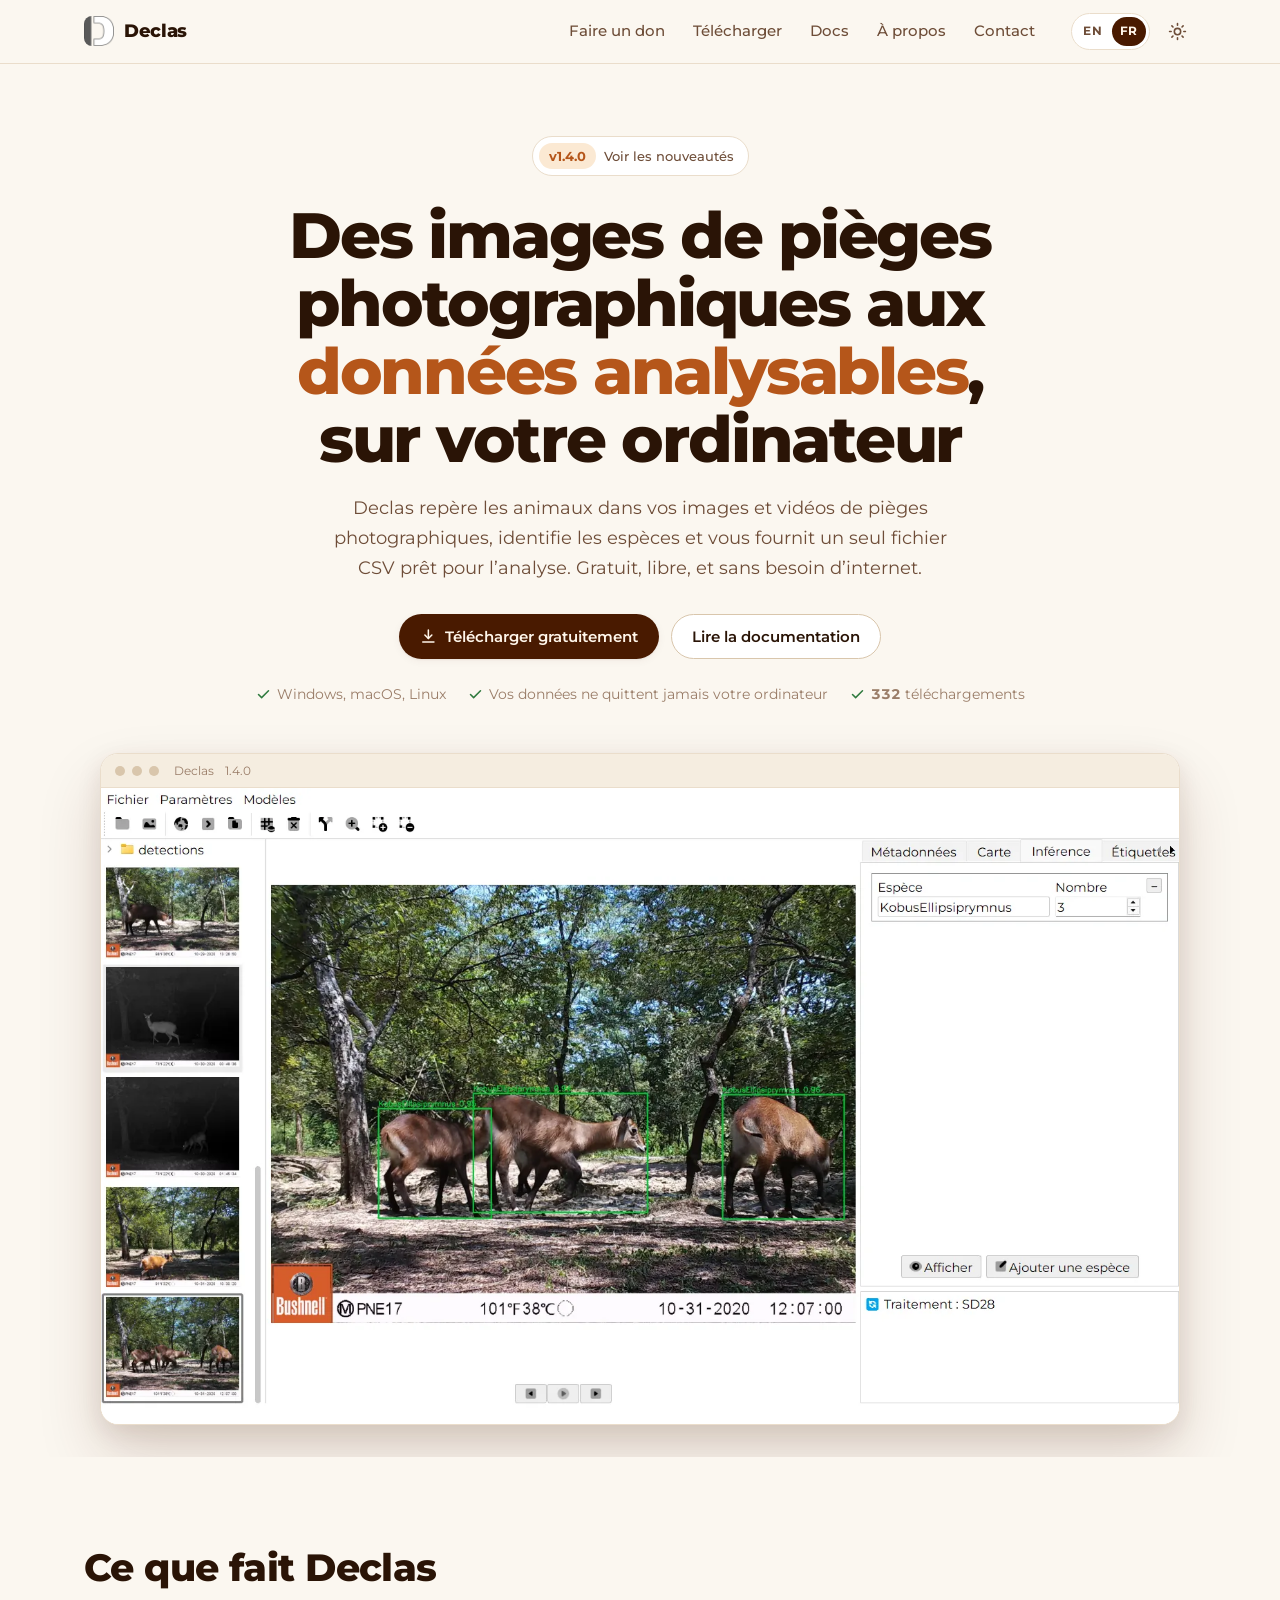
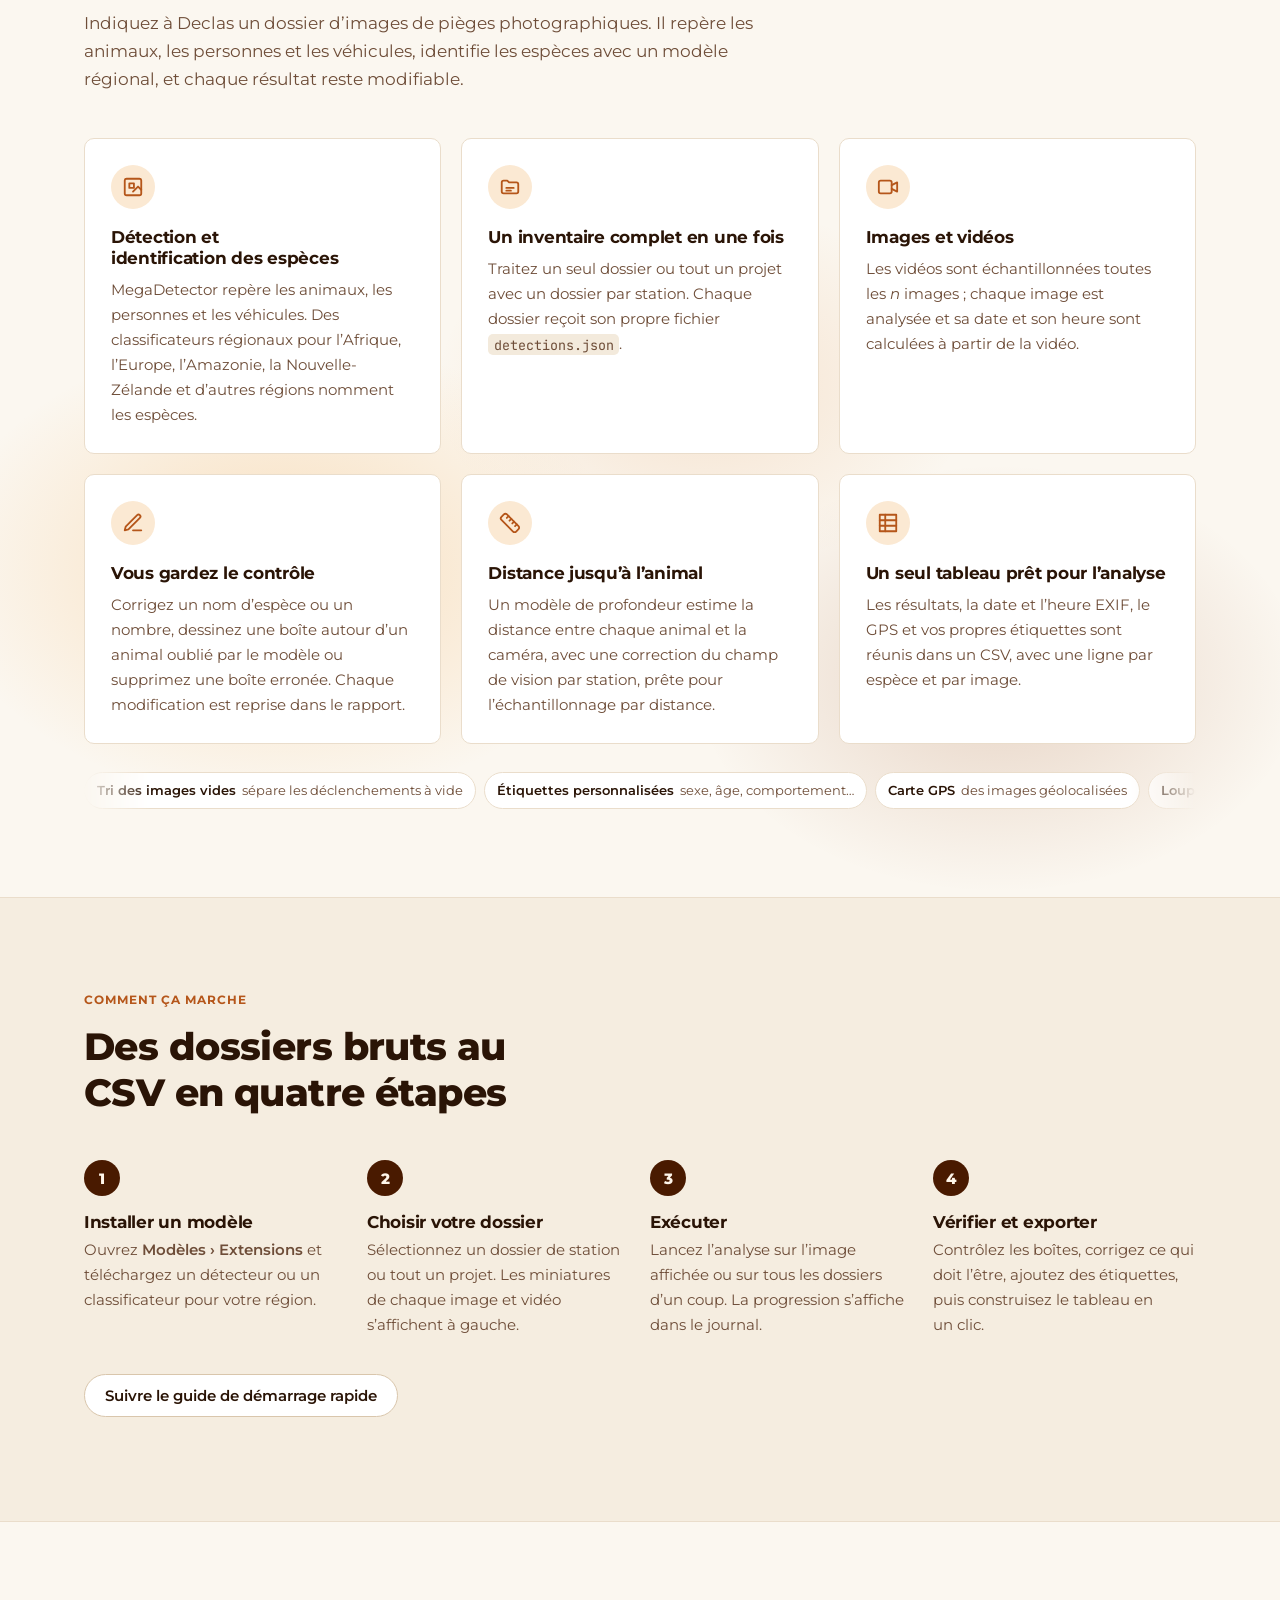
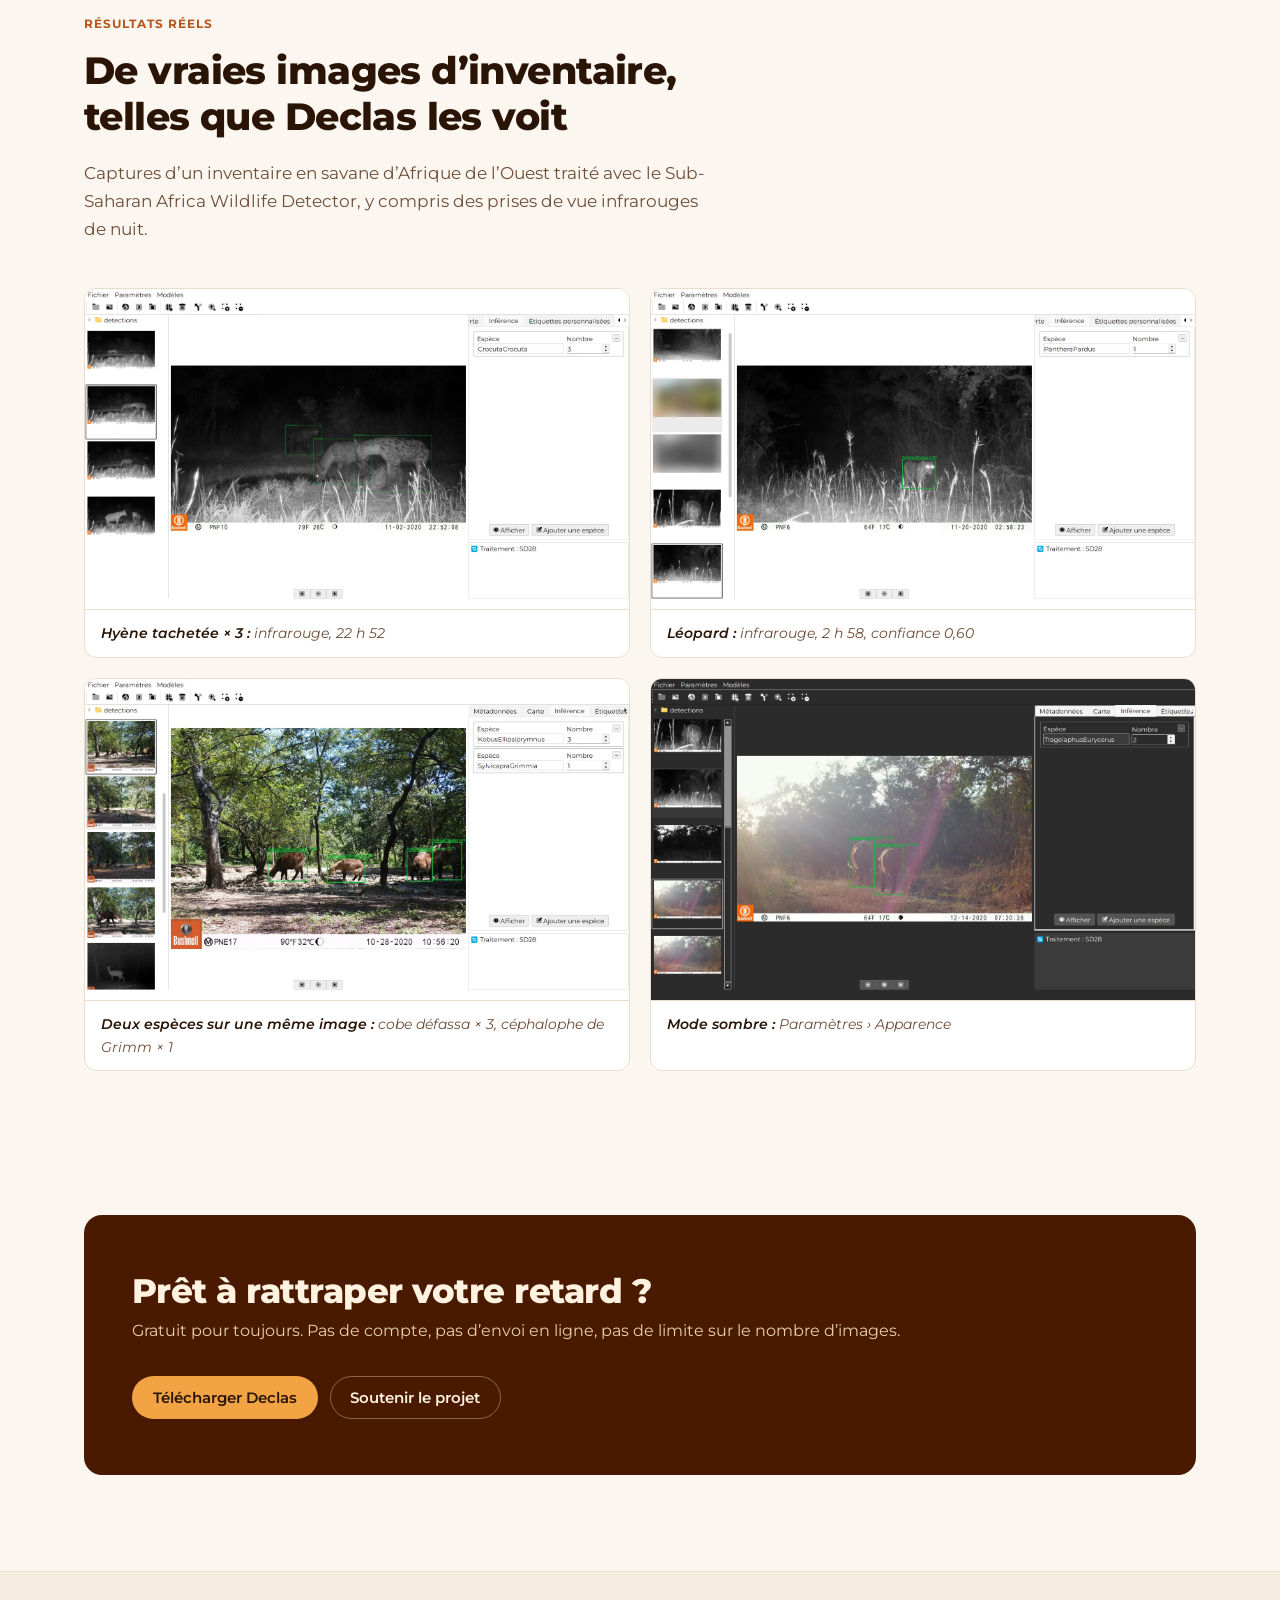
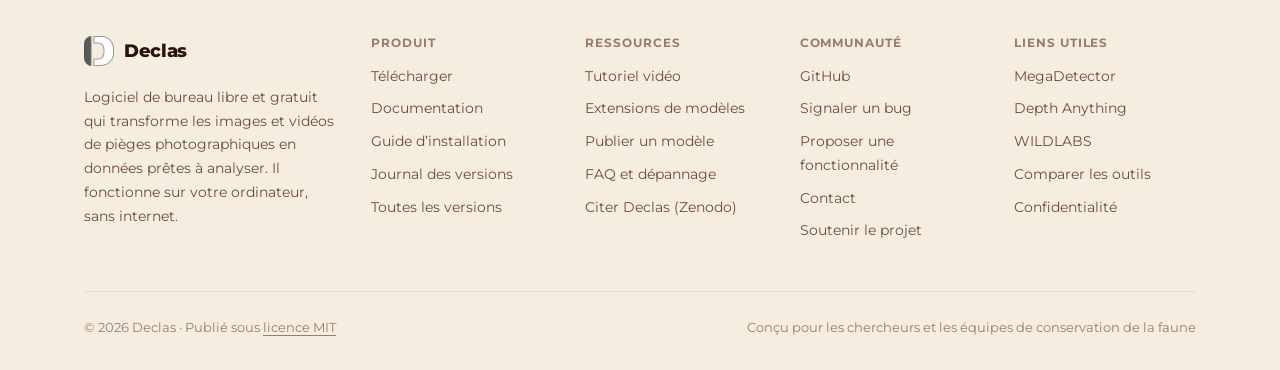
==== docs/fr/index.html @ 832cd86f "declas website" ====
<!DOCTYPE html>
<html lang="fr" class="no-js" data-base="../">
<head>
  <meta charset="UTF-8">
  <meta name="viewport" content="width=device-width, initial-scale=1, viewport-fit=cover">
  <title>Declas · L’IA pour les images et vidéos de pièges photographiques</title>
  <meta name="description" content="Declas est un logiciel de bureau libre et gratuit qui détecte et identifie la faune dans les images et vidéos de pièges photographiques, entièrement sur votre ordinateur. Windows, macOS et Linux.">
  <meta name="theme-color" content="#FBF7F0">
  <meta property="og:title" content="Declas · L’IA pour les images et vidéos de pièges photographiques">
  <meta property="og:description" content="Declas est un logiciel de bureau libre et gratuit qui détecte et identifie la faune dans les images et vidéos de pièges photographiques, entièrement sur votre ordinateur. Windows, macOS et Linux.">
  <meta property="og:type" content="website">
  <meta property="og:image" content="../assets/img/screens/view-annotated.webp">
  <link rel="alternate" hreflang="en" href="../index.html">
  <link rel="alternate" hreflang="fr" href="index.html">
  <link rel="icon" type="image/png" href="../assets/img/logo.png">
  <link rel="preconnect" href="https://fonts.googleapis.com">
  <link rel="preconnect" href="https://fonts.gstatic.com" crossorigin>
  <link href="https://fonts.googleapis.com/css2?family=Montserrat:wght@400;500;600;700;800&family=JetBrains+Mono:wght@400;500&display=swap" rel="stylesheet">
  <script>try{var t=localStorage.getItem('declas-theme');if(t)document.documentElement.setAttribute('data-theme',t)}catch(e){}</script>
  <link rel="stylesheet" href="../assets/css/site.css">
</head>
<body>
  <a class="skip-link" href="#main">Aller au contenu</a>
  <header class="site-header">
    <div class="container">
      <a class="brand" href="index.html"><img src="../assets/img/logo.png" alt="" width="30" height="30">Declas</a>
      <nav class="nav" aria-label="Navigation principale">
        <a href="donate.html">Faire un don</a>
        <button type="button" class="nav-link" data-open-download>Télécharger</button>
        <a href="docs.html">Docs</a>
        <a href="about.html">À propos</a>
        <a href="contact.html">Contact</a>
      </nav>
      <div class="header-tools">
        <div class="lang-switch" role="group" aria-label="Langue"><a href="../index.html" lang="en" hreflang="en" data-lang="en">EN</a><a href="index.html" lang="fr" hreflang="fr" data-lang="fr" aria-current="true">FR</a></div>
        <button class="icon-btn theme-toggle" type="button" aria-label="Activer ou désactiver le mode sombre">
          <svg class="icon-sun" viewBox="0 0 24 24" fill="none" stroke="currentColor" stroke-width="2" stroke-linecap="round"><circle cx="12" cy="12" r="4"/><path d="M12 2v2M12 20v2M4.9 4.9l1.4 1.4M17.7 17.7l1.4 1.4M2 12h2M20 12h2M4.9 19.1l1.4-1.4M17.7 6.3l1.4-1.4"/></svg>
          <svg class="icon-moon" viewBox="0 0 24 24" fill="none" stroke="currentColor" stroke-width="2" stroke-linecap="round" stroke-linejoin="round"><path d="M21 12.8A9 9 0 1 1 11.2 3a7 7 0 0 0 9.8 9.8z"/></svg>
        </button>
        <button class="icon-btn menu-toggle" type="button" aria-label="Ouvrir le menu" aria-expanded="false">
          <svg viewBox="0 0 24 24" fill="none" stroke="currentColor" stroke-width="2" stroke-linecap="round"><path d="M4 7h16M4 12h16M4 17h16"/></svg>
        </button>
      </div>
    </div>
  </header>

  <main id="main">
    <section class="hero">
      <div class="container hero-grid">
        <div>
          <a class="pill" href="https://github.com/stangandaho/declas/releases/latest" target="_blank" rel="noopener" data-latest-link><b data-latest-tag>v1.4.0</b> Voir les nouveautés</a>
          <h1>Des images de pièges photographiques aux <em>données analysables</em>, sur votre ordinateur</h1>
          <p class="lead">Declas repère les animaux dans vos images et vidéos de pièges photographiques, identifie les espèces et vous fournit un seul fichier CSV prêt pour l’analyse. Gratuit, libre, et sans besoin d’internet.</p>
          <div class="hero-actions">
            <button class="btn btn-primary" type="button" data-open-download>
              <svg viewBox="0 0 24 24" fill="none" stroke="currentColor" stroke-width="2.2" stroke-linecap="round" stroke-linejoin="round"><path d="M12 3v12"/><path d="m7 10 5 5 5-5"/><path d="M4 20h16"/></svg>
              Télécharger gratuitement
            </button>
            <a class="btn btn-secondary" href="docs.html">Lire la documentation</a>
          </div>
          <div class="hero-meta">
            <span><svg viewBox="0 0 24 24" fill="none" stroke="currentColor" stroke-width="2.4" stroke-linecap="round" stroke-linejoin="round"><path d="M20 6 9 17l-5-5"/></svg>Windows, macOS, Linux</span>
            <span><svg viewBox="0 0 24 24" fill="none" stroke="currentColor" stroke-width="2.4" stroke-linecap="round" stroke-linejoin="round"><path d="M20 6 9 17l-5-5"/></svg>Vos données ne quittent jamais votre ordinateur</span>
            <span><svg viewBox="0 0 24 24" fill="none" stroke="currentColor" stroke-width="2.4" stroke-linecap="round" stroke-linejoin="round"><path d="M20 6 9 17l-5-5"/></svg><span><strong class="count" data-count="total">332</strong> téléchargements</span></span>
          </div>
        </div>
        <div class="app-frame">
          <div class="app-frame-bar"><i></i><i></i><i></i><span>Declas <span data-latest-version>1.4.0</span></span></div>
          <img src="../assets/img/screens/fr/view-annotated.webp" width="1560" height="920" alt="Declas affichant trois cobes défassa détectés avec leurs boîtes englobantes et un nombre de 3 dans l’onglet Inférence" data-zoom fetchpriority="high">
        </div>
      </div>
    </section>

    <section class="section features">
      <div class="container">
        <div class="section-head">
          <h2>Ce que fait Declas</h2>
          <p>Indiquez à Declas un dossier d’images de pièges photographiques. Il repère les animaux, les personnes et les véhicules, identifie les espèces avec un modèle régional, et chaque résultat reste modifiable.</p>
        </div>
        <div class="grid grid-3">
          <article class="card glass-card reveal">
            <div class="feature-icon"><svg viewBox="0 0 24 24" fill="none" stroke="currentColor" stroke-width="2" stroke-linecap="round" stroke-linejoin="round"><rect x="3" y="3" width="18" height="18" rx="2"/><path d="M8 8h5v5H8z"/><path d="m21 15-3.5-3.5L12 17"/></svg></div>
            <h3>Détection et identification des espèces</h3>
            <p>MegaDetector repère les animaux, les personnes et les véhicules. Des classificateurs régionaux pour l’Afrique, l’Europe, l’Amazonie, la Nouvelle-Zélande et d’autres régions nomment les espèces.</p>
          </article>
          <article class="card glass-card reveal">
            <div class="feature-icon"><svg viewBox="0 0 24 24" fill="none" stroke="currentColor" stroke-width="2" stroke-linecap="round" stroke-linejoin="round"><path d="M3 7a2 2 0 0 1 2-2h4l2 2h8a2 2 0 0 1 2 2v8a2 2 0 0 1-2 2H5a2 2 0 0 1-2-2z"/><path d="M8 13h8M8 16h5"/></svg></div>
            <h3>Un inventaire complet en une fois</h3>
            <p>Traitez un seul dossier ou tout un projet avec un dossier par station. Chaque dossier reçoit son propre fichier <code>detections.json</code>.</p>
          </article>
          <article class="card glass-card reveal">
            <div class="feature-icon"><svg viewBox="0 0 24 24" fill="none" stroke="currentColor" stroke-width="2" stroke-linecap="round" stroke-linejoin="round"><rect x="2" y="5" width="14" height="14" rx="2"/><path d="m16 10 6-3v10l-6-3"/></svg></div>
            <h3>Images et vidéos</h3>
            <p>Les vidéos sont échantillonnées toutes les <em>n</em> images ; chaque image est analysée et sa date et son heure sont calculées à partir de la vidéo.</p>
          </article>
          <article class="card glass-card reveal">
            <div class="feature-icon"><svg viewBox="0 0 24 24" fill="none" stroke="currentColor" stroke-width="2" stroke-linecap="round" stroke-linejoin="round"><path d="M12 20h9"/><path d="M16.5 3.5a2.1 2.1 0 0 1 3 3L7 19l-4 1 1-4z"/></svg></div>
            <h3>Vous gardez le contrôle</h3>
            <p>Corrigez un nom d’espèce ou un nombre, dessinez une boîte autour d’un animal oublié par le modèle ou supprimez une boîte erronée. Chaque modification est reprise dans le rapport.</p>
          </article>
          <article class="card glass-card reveal">
            <div class="feature-icon"><svg viewBox="0 0 24 24" fill="none" stroke="currentColor" stroke-width="2" stroke-linecap="round" stroke-linejoin="round"><path d="M21.3 15.3a2.4 2.4 0 0 1 0 3.4l-2.6 2.6a2.4 2.4 0 0 1-3.4 0L2.7 8.7a2.41 2.41 0 0 1 0-3.4l2.6-2.6a2.41 2.41 0 0 1 3.4 0Z"/><path d="m14.5 12.5 2-2"/><path d="m11.5 9.5 2-2"/><path d="m8.5 6.5 2-2"/><path d="m17.5 15.5 2-2"/></svg></div>
            <h3>Distance jusqu’à l’animal</h3>
            <p>Un modèle de profondeur estime la distance entre chaque animal et la caméra, avec une correction du champ de vision par station, prête pour l’échantillonnage par distance.</p>
          </article>
          <article class="card glass-card reveal">
            <div class="feature-icon"><svg viewBox="0 0 24 24" fill="none" stroke="currentColor" stroke-width="2" stroke-linecap="round" stroke-linejoin="round"><path d="M3 3h18v18H3z"/><path d="M3 9h18M3 15h18M9 3v18"/></svg></div>
            <h3>Un seul tableau prêt pour l’analyse</h3>
            <p>Les résultats, la date et l’heure EXIF, le GPS et vos propres étiquettes sont réunis dans un CSV, avec une ligne par espèce et par image.</p>
          </article>
        </div>
        <div class="marquee" style="margin-top:28px">
          <div class="chip-list marquee-track">
            <span class="chip"><b>Tri des images vides</b> sépare les déclenchements à vide</span>
            <span class="chip"><b>Étiquettes personnalisées</b> sexe, âge, comportement…</span>
            <span class="chip"><b>Carte GPS</b> des images géolocalisées</span>
            <span class="chip"><b>Loupe</b> pour les petits animaux</span>
            <span class="chip"><b>Mode sombre</b> et interface en français</span>
            <span class="chip"><b>Modèles en extension</b> que vous pouvez publier vous-même</span>
          </div>
        </div>
      </div>
    </section>

    <section class="section section-alt">
      <div class="container">
        <div class="section-head">
          <span class="eyebrow">Comment ça marche</span>
          <h2>Des dossiers bruts au CSV en quatre étapes</h2>
        </div>
        <div class="steps">
          <div class="step reveal"><h3>Installer un modèle</h3><p>Ouvrez <span class="ui">Modèles › Extensions</span> et téléchargez un détecteur ou un classificateur pour votre région.</p></div>
          <div class="step reveal"><h3>Choisir votre dossier</h3><p>Sélectionnez un dossier de station ou tout un projet. Les miniatures de chaque image et vidéo s’affichent à gauche.</p></div>
          <div class="step reveal"><h3>Exécuter</h3><p>Lancez l’analyse sur l’image affichée ou sur tous les dossiers d’un coup. La progression s’affiche dans le journal.</p></div>
          <div class="step reveal"><h3>Vérifier et exporter</h3><p>Contrôlez les boîtes, corrigez ce qui doit l’être, ajoutez des étiquettes, puis construisez le tableau en un clic.</p></div>
        </div>
        <p style="margin-top:36px"><a class="btn btn-secondary" href="docs.html#quick-start">Suivre le guide de démarrage rapide</a></p>
      </div>
    </section>

    <section class="section">
      <div class="container">
        <div class="section-head">
          <span class="eyebrow">Résultats réels</span>
          <h2>De vraies images d’inventaire, telles que Declas les voit</h2>
          <p>Captures d’un inventaire en savane d’Afrique de l’Ouest traité avec le Sub-Saharan Africa Wildlife Detector, y compris des prises de vue infrarouges de nuit.</p>
        </div>
        <div class="gallery">
          <figure class="shot reveal"><img src="../assets/img/screens/fr/hyenas.webp" width="1560" height="920" loading="lazy" alt="Trois hyènes tachetées détectées de nuit par une caméra infrarouge"><figcaption><b>Hyène tachetée × 3 :</b> infrarouge, 22 h 52</figcaption></figure>
          <figure class="shot reveal"><img src="../assets/img/screens/fr/leopard.webp" width="1560" height="920" loading="lazy" alt="Un léopard détecté dans les hautes herbes, de nuit"><figcaption><b>Léopard :</b> infrarouge, 2 h 58, confiance 0,60</figcaption></figure>
          <figure class="shot reveal"><img src="../assets/img/screens/fr/multi-species-annotated.webp" width="1560" height="920" loading="lazy" alt="Des cobes défassa et un céphalophe de Grimm détectés sur la même image, listés comme deux espèces"><figcaption><b>Deux espèces sur une même image :</b> cobe défassa × 3, céphalophe de Grimm × 1</figcaption></figure>
          <figure class="shot reveal"><img src="../assets/img/screens/fr/dark-mode.webp" width="1560" height="920" loading="lazy" alt="Declas en mode sombre avec des détections sur une image de matin brumeux"><figcaption><b>Mode sombre :</b> Paramètres › Apparence</figcaption></figure>
        </div>
      </div>
    </section>

    <section class="section-sm" style="padding-bottom:96px">
      <div class="container">
        <div class="cta-band reveal">
          <div>
            <h2>Prêt à rattraper votre retard ?</h2>
            <p>Gratuit pour toujours. Pas de compte, pas d’envoi en ligne, pas de limite sur le nombre d’images.</p>
          </div>
          <div class="hero-actions">
            <button class="btn btn-primary" type="button" data-open-download>Télécharger Declas</button>
            <a class="btn btn-secondary" href="donate.html">Soutenir le projet</a>
          </div>
        </div>
      </div>
    </section>
  </main>

  <div id="site-footer"></div>
  <script src="../assets/js/config.js"></script>
  <script src="../assets/js/site.js"></script>
</body>
</html>
---- docs/assets/css/site.css ----
/* Declas website */

*, *::before, *::after { box-sizing: border-box; }
html, body { margin: 0; padding: 0; }

:root {
  --brown: #491A00;
  --rust: #8C3503;
  --orange: #D97925;
  --amber: #F2A444;
  --cream: #F2E1C2;

  --bg: #FBF7F0;
  --bg-soft: #F5EDE0;
  --surface: #FFFFFF;
  --text: #2A1406;
  --muted: #6E4D38;
  --faint: #9A7D68;
  --border: #EADDCB;
  --border-strong: #D9C6AC;
  --accent: #B5561A;
  --accent-soft: #FBE9D3;
  --primary-bg: #491A00;
  --primary-text: #FFF6EA;
  --code-bg: #F3EADC;
  --success: #2F7A3E;
  --danger: #B3261E;
  --overlay: rgba(42, 20, 6, .42);
  --shadow-sm: 0 1px 2px rgba(73, 26, 0, .06), 0 2px 8px rgba(73, 26, 0, .05);
  --shadow-md: 0 2px 6px rgba(73, 26, 0, .06), 0 12px 32px rgba(73, 26, 0, .09);
  --shadow-lg: 0 8px 24px rgba(73, 26, 0, .10), 0 32px 64px rgba(73, 26, 0, .16);

  --radius-sm: 8px;
  --radius-md: 12px;
  --radius-lg: 18px;
  --header-h: 64px;
  --maxw: 1160px;

  --ease-out: cubic-bezier(0.23, 1, 0.32, 1);
  --ease-in-out: cubic-bezier(0.77, 0, 0.175, 1);

  --font: 'Montserrat', -apple-system, BlinkMacSystemFont, 'Segoe UI', sans-serif;
  --mono: 'JetBrains Mono', ui-monospace, SFMono-Regular, Consolas, monospace;
  color-scheme: light;
}

@media (prefers-color-scheme: dark) {
  :root:not([data-theme="light"]) {
    --bg: #15100C;
    --bg-soft: #1C1510;
    --surface: #211912;
    --text: #F5EADB;
    --muted: #C9B19B;
    --faint: #94796A;
    --border: #35281D;
    --border-strong: #4A3828;
    --accent: #F2A444;
    --accent-soft: #3A2513;
    --primary-bg: #F2A444;
    --primary-text: #2A1406;
    --code-bg: #2A2017;
    --success: #6CC07D;
    --danger: #F2827A;
    --overlay: rgba(0, 0, 0, .6);
    --shadow-sm: 0 1px 2px rgba(0, 0, 0, .3);
    --shadow-md: 0 2px 6px rgba(0, 0, 0, .3), 0 12px 32px rgba(0, 0, 0, .35);
    --shadow-lg: 0 8px 24px rgba(0, 0, 0, .4), 0 32px 64px rgba(0, 0, 0, .5);
    color-scheme: dark;
  }
}
:root[data-theme="dark"] {
  --bg: #15100C;
  --bg-soft: #1C1510;
  --surface: #211912;
  --text: #F5EADB;
  --muted: #C9B19B;
  --faint: #94796A;
  --border: #35281D;
  --border-strong: #4A3828;
  --accent: #F2A444;
  --accent-soft: #3A2513;
  --primary-bg: #F2A444;
  --primary-text: #2A1406;
  --code-bg: #2A2017;
  --success: #6CC07D;
  --danger: #F2827A;
  --overlay: rgba(0, 0, 0, .6);
  --shadow-sm: 0 1px 2px rgba(0, 0, 0, .3);
  --shadow-md: 0 2px 6px rgba(0, 0, 0, .3), 0 12px 32px rgba(0, 0, 0, .35);
  --shadow-lg: 0 8px 24px rgba(0, 0, 0, .4), 0 32px 64px rgba(0, 0, 0, .5);
  color-scheme: dark;
}

body {
  font-family: var(--font);
  font-size: 16px;
  line-height: 1.65;
  color: var(--text);
  background: var(--bg);
  -webkit-font-smoothing: antialiased;
  -webkit-tap-highlight-color: transparent;
  text-rendering: optimizeLegibility;
}
img { max-width: 100%; display: block; }
[hidden] { display: none !important; }
a { color: var(--accent); text-underline-offset: 3px; text-decoration-thickness: 1px; }
h1, h2, h3, h4 { line-height: 1.2; letter-spacing: -0.015em; margin: 0 0 .5em; text-wrap: balance; }
p { margin: 0 0 1em; text-wrap: pretty; }
code, kbd, pre { font-family: var(--mono); font-size: .88em; font-variant-ligatures: none; }
:not(pre) > code {
  background: var(--code-bg);
  padding: .12em .4em;
  border-radius: 5px;
  overflow-wrap: anywhere;
}
kbd {
  border: 1px solid var(--border-strong);
  border-bottom-width: 2px;
  border-radius: 5px;
  padding: .05em .4em;
  background: var(--surface);
}
::selection { background: var(--amber); color: #2A1406; }
:focus-visible { outline: 2px solid var(--accent); outline-offset: 2px; border-radius: 4px; }

.container { width: 100%; max-width: var(--maxw); margin: 0 auto; padding: 0 24px; }
@media (max-width: 600px) { .container { padding: 0 16px; } }

.skip-link {
  position: absolute; left: 16px; top: -48px; z-index: 100;
  background: var(--primary-bg); color: var(--primary-text);
  padding: 8px 14px; border-radius: var(--radius-sm);
}
.skip-link:focus { top: 12px; }

/* Buttons */

.btn {
  display: inline-flex; align-items: center; justify-content: center; gap: .55em;
  font: inherit; font-weight: 600; font-size: .95rem; line-height: 1;
  padding: .85em 1.3em;
  border-radius: 999px;
  border: 1px solid transparent;
  cursor: pointer;
  text-decoration: none;
  user-select: none;
  transition: transform 160ms var(--ease-out), background-color 160ms ease, border-color 160ms ease, color 160ms ease, box-shadow 160ms ease;
}
.btn:active { transform: scale(0.97); }
.btn svg { width: 1.1em; height: 1.1em; flex: none; }
.btn-primary { background: var(--primary-bg); color: var(--primary-text); box-shadow: var(--shadow-sm); }
.btn-secondary { background: var(--surface); color: var(--text); border-color: var(--border-strong); }
.btn-ghost { background: transparent; color: var(--text); }
.btn-sm { font-size: .85rem; padding: .65em 1em; }
.btn-block { width: 100%; }
.btn[disabled], .btn.is-disabled { opacity: .5; cursor: not-allowed; transform: none; pointer-events: none; }
@media (hover: hover) and (pointer: fine) {
  .btn-primary:hover { background: color-mix(in srgb, var(--primary-bg) 88%, var(--text)); }
  .btn-secondary:hover { border-color: var(--faint); }
  .btn-ghost:hover { background: var(--bg-soft); }
}

/* Header */

.site-header {
  position: sticky; top: 0; z-index: 40;
  height: var(--header-h);
  background: color-mix(in srgb, var(--bg) 86%, transparent);
  backdrop-filter: saturate(1.4) blur(12px);
  -webkit-backdrop-filter: saturate(1.4) blur(12px);
  border-bottom: 1px solid var(--border);
}
.site-header .container { height: 100%; display: flex; align-items: center; gap: 24px; }
.brand {
  display: inline-flex; align-items: center; gap: 10px;
  font-weight: 800; font-size: 1.15rem; letter-spacing: -0.02em;
  color: var(--text); text-decoration: none;
}
.brand img { width: 30px; height: 30px; border-radius: 8px; }
.nav { display: flex; align-items: center; gap: 4px; margin-left: auto; }
.nav a, .nav button.nav-link {
  font: inherit; font-size: .92rem; font-weight: 500;
  color: var(--muted); text-decoration: none;
  background: none; border: 0; cursor: pointer;
  padding: 8px 12px; border-radius: 999px;
  transition: color 150ms ease, background-color 150ms ease;
}
.nav a[aria-current="page"] { color: var(--text); background: var(--bg-soft); }
@media (hover: hover) and (pointer: fine) {
  .nav a:hover, .nav button.nav-link:hover { color: var(--text); }
}
.nav .btn { margin-left: 8px; }
.header-tools { display: flex; align-items: center; gap: 4px; }
.icon-btn {
  display: inline-grid; place-items: center;
  width: 38px; height: 38px; border-radius: 999px;
  border: 0; background: transparent; color: var(--muted); cursor: pointer;
  transition: transform 160ms var(--ease-out), background-color 150ms ease, color 150ms ease;
}
.icon-btn:active { transform: scale(0.94); }
.icon-btn svg { width: 19px; height: 19px; }
@media (hover: hover) and (pointer: fine) { .icon-btn:hover { background: var(--bg-soft); color: var(--text); } }
.lang-switch {
  display: inline-flex; align-items: center; gap: 2px;
  padding: 3px; margin-right: 4px;
  border: 1px solid var(--border); border-radius: 999px;
  background: var(--surface);
}
.lang-switch a {
  min-width: 34px; padding: 4px 8px;
  border-radius: 999px;
  font-size: .76rem; font-weight: 700; letter-spacing: .04em; text-align: center;
  color: var(--muted); text-decoration: none;
  transition: background-color 150ms ease, color 150ms ease, transform 160ms var(--ease-out);
}
.lang-switch a:active { transform: scale(0.95); }
.lang-switch a[aria-current="true"] { background: var(--primary-bg); color: var(--primary-text); }
@media (hover: hover) and (pointer: fine) { .lang-switch a:not([aria-current]):hover { color: var(--text); } }
@media (prefers-reduced-motion: reduce) { .lang-switch a:active { transform: none; } }
.theme-toggle .icon-moon { display: none; }
:root[data-theme="dark"] .theme-toggle .icon-sun { display: none; }
:root[data-theme="dark"] .theme-toggle .icon-moon { display: block; }
.menu-toggle { display: none; }

@media (max-width: 860px) {
  .menu-toggle { display: inline-grid; }
  .nav {
    position: fixed; left: 12px; right: 12px; top: calc(var(--header-h) + 8px);
    flex-direction: column; align-items: stretch; gap: 2px;
    padding: 10px;
    background: var(--surface);
    border: 1px solid var(--border);
    border-radius: var(--radius-lg);
    box-shadow: var(--shadow-lg);
    transform-origin: top right;
    opacity: 0; transform: scale(0.97) translateY(-4px); pointer-events: none; visibility: hidden;
    transition: opacity 180ms var(--ease-out), transform 180ms var(--ease-out), visibility 0s linear 180ms;
  }
  .nav.open { opacity: 1; transform: none; pointer-events: auto; visibility: visible; transition-delay: 0s; }
  .nav a, .nav button.nav-link { padding: 12px 14px; font-size: 1rem; text-align: left; border-radius: var(--radius-sm); }
  .nav .btn { margin: 6px 0 0; }
  .header-tools { margin-left: auto; }
}

/* Sections */

main { display: block; }
.section { padding: 88px 0; }
.section-sm { padding: 56px 0; }
.section-alt { background: var(--bg-soft); border-top: 1px solid var(--border); border-bottom: 1px solid var(--border); }
.eyebrow {
  display: inline-flex; align-items: center; gap: 8px;
  font-size: .78rem; font-weight: 700; letter-spacing: .08em; text-transform: uppercase;
  color: var(--accent);
  margin-bottom: 14px;
}
.section-head { max-width: 680px; margin-bottom: 44px; }
.section-head h2 { font-size: clamp(1.7rem, 3.2vw, 2.4rem); font-weight: 800; }
.section-head p { color: var(--muted); font-size: 1.06rem; }
.lead { font-size: 1.12rem; color: var(--muted); }

.page-hero { padding: 72px 0 40px; }
.page-hero h1 { font-size: clamp(2rem, 4.4vw, 3.1rem); font-weight: 800; letter-spacing: -0.03em; }
.page-hero p { max-width: 640px; }

/* Home hero */

.hero { padding: 72px 0 32px; overflow: hidden; }
.hero-grid { display: grid; grid-template-columns: 1fr; gap: 48px; text-align: center; justify-items: center; }
.hero h1 {
  font-size: clamp(2.2rem, 5.6vw, 4rem);
  font-weight: 800; letter-spacing: -0.035em; line-height: 1.06;
  max-width: 900px; margin-bottom: 20px;
}
.hero h1 em { font-style: normal; color: var(--accent); }
.hero .lead { max-width: 640px; margin: 0 auto 32px; }
.hero-actions { display: flex; flex-wrap: wrap; gap: 12px; justify-content: center; }
.hero-meta {
  display: flex; flex-wrap: wrap; justify-content: center; gap: 8px 22px;
  margin-top: 24px; color: var(--faint); font-size: .86rem;
}
.hero-meta > span { display: inline-flex; align-items: center; gap: 6px; }
.hero-meta svg { width: 15px; height: 15px; color: var(--success); }
.pill {
  display: inline-flex; align-items: center; gap: 8px;
  padding: 6px 14px 6px 6px; margin-bottom: 26px;
  border: 1px solid var(--border); border-radius: 999px;
  background: var(--surface); color: var(--muted);
  font-size: .84rem; font-weight: 500; text-decoration: none;
}
.pill b { background: var(--accent-soft); color: var(--accent); border-radius: 999px; padding: 2px 10px; font-weight: 700; }

.app-frame {
  width: 100%; max-width: 1080px;
  border-radius: var(--radius-lg);
  border: 1px solid var(--border);
  background: var(--surface);
  box-shadow: var(--shadow-lg);
  overflow: hidden;
}
.app-frame-bar {
  display: flex; align-items: center; gap: 7px;
  height: 34px; padding: 0 14px;
  border-bottom: 1px solid var(--border);
  background: var(--bg-soft);
  font-size: .76rem; color: var(--faint);
}
.app-frame-bar i { width: 10px; height: 10px; border-radius: 50%; background: var(--border-strong); }
.app-frame-bar span { margin-left: 8px; }
.app-frame img { width: 100%; height: auto; }

/* Grids & cards */

.grid { display: grid; gap: 20px; }
.grid-2 { grid-template-columns: repeat(2, 1fr); }
.grid-3 { grid-template-columns: repeat(3, 1fr); }
.grid-4 { grid-template-columns: repeat(4, 1fr); }
@media (max-width: 960px) { .grid-3, .grid-4 { grid-template-columns: repeat(2, 1fr); } }
@media (max-width: 640px) { .grid-2, .grid-3, .grid-4 { grid-template-columns: 1fr; } }

.card {
  background: var(--surface);
  border: 1px solid var(--border);
  border-radius: 10px;
  padding: 26px;
}
.card h3 { font-size: 1.08rem; font-weight: 700; margin-bottom: 8px; }
.card p { color: var(--muted); font-size: .95rem; margin: 0; }
.feature-icon {
  display: grid; place-items: center;
  width: 44px; height: 44px; margin-bottom: 18px;
  border-radius: 50%;
  background: var(--accent-soft); color: var(--accent);
}
.feature-icon svg { width: 22px; height: 22px; }

/* Feature cards: staggered by column, then the icon settles in just after its card */
.card.reveal { --delay: 0ms; transition-delay: var(--delay); }
.card.reveal .feature-icon {
  opacity: 0;
  transform: scale(0.9);
  transition: opacity 400ms var(--ease-out), transform 400ms var(--ease-out);
  transition-delay: calc(var(--delay) + 120ms);
}
.card.reveal .feature-icon svg {
  transform: rotate(-8deg);
  transition: transform 500ms var(--ease-out);
  transition-delay: calc(var(--delay) + 120ms);
}
.card.reveal.in .feature-icon, .card.reveal.in .feature-icon svg { opacity: 1; transform: none; }
.no-js .card.reveal .feature-icon, .no-js .card.reveal .feature-icon svg { opacity: 1; transform: none; }
@media (min-width: 961px) {
  .grid-3 > .card.reveal:nth-child(3n+2) { --delay: 80ms; }
  .grid-3 > .card.reveal:nth-child(3n+3) { --delay: 160ms; }
}
@media (min-width: 641px) and (max-width: 960px) {
  .grid-3 > .card.reveal:nth-child(2n) { --delay: 80ms; }
}
/* Once revealed, the stagger must not delay hover */
.card.reveal.settled, .card.reveal.settled .feature-icon, .card.reveal.settled .feature-icon svg { --delay: 0ms; }
@media (prefers-reduced-motion: reduce) {
  .card.reveal .feature-icon, .card.reveal .feature-icon svg { transform: none; transition: opacity 200ms ease; }
}

/* Feature section: a soft warm glow behind the cards, so glass has something to frost */
.features { position: relative; isolation: isolate; }
.features::before {
  content: "";
  position: absolute; inset: 30% 0 0; z-index: -1;
  pointer-events: none;
  background:
    radial-gradient(38% 46% at 22% 55%, rgba(242, 164, 68, .30), transparent 70%),
    radial-gradient(34% 42% at 78% 70%, rgba(140, 53, 3, .18), transparent 70%),
    radial-gradient(30% 36% at 55% 30%, rgba(217, 121, 37, .16), transparent 70%);
}
:root[data-theme="dark"] .features::before {
  background:
    radial-gradient(38% 46% at 22% 55%, rgba(242, 164, 68, .16), transparent 70%),
    radial-gradient(34% 42% at 78% 70%, rgba(217, 121, 37, .14), transparent 70%),
    radial-gradient(30% 36% at 55% 30%, rgba(242, 164, 68, .10), transparent 70%);
}

/* Glass zoom on hover (mouse and trackpad only) */
.glass-card { position: relative; isolation: isolate; overflow: hidden; }
.glass-card::before {
  content: "";
  position: absolute; inset: 0; z-index: -1;
  pointer-events: none;
  /* Glass sheen over the whole card: brighter at the top, fading down */
  background: linear-gradient(160deg, rgba(255, 255, 255, .55) 0%, rgba(255, 255, 255, .12) 45%, rgba(255, 255, 255, 0) 70%);
  opacity: 0;
  transition: opacity 200ms ease;
}
:root[data-theme="dark"] .glass-card::before {
  background: linear-gradient(160deg, rgba(255, 255, 255, .10) 0%, rgba(255, 255, 255, .03) 45%, rgba(255, 255, 255, 0) 70%);
}
@media (hover: hover) and (pointer: fine) {
  .glass-card.settled {
    transition: transform 220ms var(--ease-out), box-shadow 220ms var(--ease-out),
      background-color 220ms ease, border-color 220ms ease;
  }
  .glass-card.settled:hover {
    z-index: 2;
    transform: scale(1.04);
    background-color: color-mix(in srgb, var(--surface) 58%, transparent);
    -webkit-backdrop-filter: blur(18px) saturate(170%);
    backdrop-filter: blur(18px) saturate(170%);
    border-color: color-mix(in srgb, var(--surface) 70%, var(--accent));
    box-shadow: inset 0 1px 0 rgba(255, 255, 255, .55), var(--shadow-lg);
    transition: transform 300ms var(--ease-out), box-shadow 300ms var(--ease-out),
      background-color 300ms ease, border-color 300ms ease;
  }
  :root[data-theme="dark"] .glass-card.settled:hover { box-shadow: inset 0 1px 0 rgba(255, 255, 255, .08), var(--shadow-lg); }
  .glass-card.settled:hover::before { opacity: 1; }
}
@media (prefers-reduced-motion: reduce) {
  .glass-card.settled:hover { transform: none; }
}
@media (prefers-reduced-transparency: reduce) {
  .glass-card.settled:hover { background-color: var(--surface); -webkit-backdrop-filter: none; backdrop-filter: none; }
  .features::before { display: none; }
}

.steps { counter-reset: step; display: grid; grid-template-columns: repeat(4, 1fr); gap: 20px; }
@media (max-width: 960px) { .steps { grid-template-columns: repeat(2, 1fr); } }
@media (max-width: 560px) { .steps { grid-template-columns: 1fr; } }
.step { position: relative; padding-top: 52px; }
.step::before {
  counter-increment: step; content: counter(step);
  position: absolute; top: 0; left: 0;
  display: grid; place-items: center;
  width: 36px; height: 36px; border-radius: 999px;
  background: var(--primary-bg); color: var(--primary-text);
  font-weight: 800; font-size: .95rem;
}
.step h3 { font-size: 1.05rem; margin-bottom: 6px; }
.step p { color: var(--muted); font-size: .94rem; margin: 0; }

.gallery { display: grid; grid-template-columns: repeat(2, 1fr); gap: 20px; }
@media (max-width: 720px) { .gallery { grid-template-columns: 1fr; } }
.shot {
  margin: 0;
  border: 1px solid var(--border);
  border-radius: var(--radius-md);
  overflow: hidden;
  background: var(--surface);
}
.shot img { width: 100%; height: auto; cursor: zoom-in; }
.shot figcaption {
  padding: 12px 16px;
  font-size: .86rem; color: var(--muted); font-style: italic;
  border-top: 1px solid var(--border);
}
.shot figcaption b { color: var(--text); font-weight: 600; }

.cta-band {
  border-radius: var(--radius-lg);
  background: var(--brown);
  color: #FFF2E0;
  padding: 56px 48px;
  display: flex; align-items: center; justify-content: space-between; gap: 32px; flex-wrap: wrap;
}
.cta-band h2 { font-size: clamp(1.5rem, 3vw, 2.1rem); font-weight: 800; margin: 0 0 6px; }
.cta-band p { color: #E8CFAE; margin: 0; }
.cta-band .btn-primary { background: var(--amber); color: #2A1406; }
.cta-band .btn-secondary { background: transparent; color: #FFF2E0; border-color: rgba(255, 242, 224, .35); }
@media (max-width: 600px) { .cta-band { padding: 36px 24px; } }

.chip-list { display: flex; flex-wrap: wrap; gap: 8px; }
.chip {
  display: inline-flex; align-items: center; gap: 6px;
  padding: 6px 12px;
  border: 1px solid var(--border); border-radius: 999px;
  background: var(--surface);
  font-size: .84rem; color: var(--muted);
}
.chip b { color: var(--text); font-weight: 600; }

/* Feature tags: endless horizontal slide (only once JS has duplicated the set) */
.marquee.is-running {
  overflow: hidden;
  -webkit-mask-image: linear-gradient(90deg, transparent, #000 6%, #000 94%, transparent);
  mask-image: linear-gradient(90deg, transparent, #000 6%, #000 94%, transparent);
}
.marquee.is-running .marquee-track {
  flex-wrap: nowrap;
  gap: 0;
  width: max-content;
  animation: marquee var(--marquee-duration, 40s) linear infinite;
}
/* Spacing as margin, not gap, so the two halves are exactly equal and -50% loops seamlessly */
.marquee.is-running .chip { flex: none; margin-right: 8px; white-space: nowrap; }
@keyframes marquee { to { transform: translateX(-50%); } }
@media (hover: hover) and (pointer: fine) {
  .marquee.is-running:hover .marquee-track { animation-play-state: paused; }
}
@media (prefers-reduced-motion: reduce) {
  .marquee.is-running .marquee-track { animation: none; }
}

/* Tables */

.table-wrap {
  overflow-x: auto;
  border: 1px solid var(--border);
  border-radius: var(--radius-md);
  background: var(--surface);
  margin: 0 0 1.5em;
  -webkit-overflow-scrolling: touch;
}
table { width: 100%; border-collapse: collapse; font-size: .9rem; }
th, td { text-align: left; padding: 11px 14px; border-bottom: 1px solid var(--border); vertical-align: top; }
th { font-weight: 700; background: var(--bg-soft); white-space: nowrap; }
tbody tr:last-child td { border-bottom: 0; }
td code { white-space: nowrap; }

.compare th:first-child, .compare td:first-child { position: sticky; left: 0; background: var(--surface); z-index: 1; min-width: 180px; }
.compare th:first-child { background: var(--bg-soft); }
.compare .is-declas { background: var(--accent-soft); }
.compare th.is-declas { color: var(--accent); }
.yes, .no, .part { display: inline-flex; align-items: center; gap: 6px; white-space: nowrap; }
.yes::before, .no::before, .part::before {
  content: ""; width: 8px; height: 8px; border-radius: 50%; flex: none;
}
.yes::before { background: var(--success); }
.no::before { background: var(--border-strong); }
.part::before { background: var(--amber); }

/* Pager */
.pager { display: flex; align-items: center; justify-content: space-between; flex-wrap: wrap; gap: 12px; margin: -0.6em 0 1.5em; }
.pager-info { font-size: .85rem; color: var(--muted); font-variant-numeric: tabular-nums; }
.pager-btns { display: flex; gap: 4px; flex-wrap: wrap; }
.pager-btn {
  min-width: 34px; height: 34px; padding: 0 10px;
  font: inherit; font-size: .86rem; font-weight: 600; font-variant-numeric: tabular-nums;
  color: var(--muted); background: var(--surface);
  border: 1px solid var(--border); border-radius: var(--radius-sm);
  cursor: pointer;
  transition: transform 160ms var(--ease-out), color 150ms ease, border-color 150ms ease, background-color 150ms ease;
}
.pager-btn:active { transform: scale(0.95); }
.pager-btn[aria-current="page"] { background: var(--primary-bg); border-color: var(--primary-bg); color: var(--primary-text); }
.pager-btn[disabled] { opacity: .4; cursor: default; transform: none; }
@media (hover: hover) and (pointer: fine) { .pager-btn:not([disabled]):not([aria-current]):hover { color: var(--text); border-color: var(--border-strong); } }
@media (prefers-reduced-motion: reduce) { .pager-btn:active { transform: none; } }

/* Forms */

.form { display: grid; gap: 16px; }
.form-row { display: grid; grid-template-columns: 1fr 1fr; gap: 16px; }
@media (max-width: 560px) { .form-row { grid-template-columns: 1fr; } }
.field { display: grid; gap: 6px; }
.field label { font-size: .86rem; font-weight: 600; }
.field label .opt { color: var(--faint); font-weight: 400; }
.input, .select, .textarea {
  width: 100%;
  font: inherit; font-size: 16px; color: var(--text);
  background: var(--surface);
  border: 1px solid var(--border-strong);
  border-radius: var(--radius-sm);
  padding: 11px 13px;
  transition: border-color 150ms ease, box-shadow 150ms ease;
}
.textarea { min-height: 150px; resize: vertical; line-height: 1.55; }
.select {
  appearance: none;
  background-image: url("data:image/svg+xml,%3Csvg xmlns='http://www.w3.org/2000/svg' viewBox='0 0 24 24' fill='none' stroke='%239A7D68' stroke-width='2.2' stroke-linecap='round' stroke-linejoin='round'%3E%3Cpath d='M6 9l6 6 6-6'/%3E%3C/svg%3E");
  background-repeat: no-repeat; background-position: right 12px center; background-size: 16px;
  padding-right: 38px;
}
.input:focus, .select:focus, .textarea:focus {
  outline: none;
  border-color: var(--accent);
  box-shadow: 0 0 0 3px color-mix(in srgb, var(--accent) 22%, transparent);
}
.field-hint { font-size: .8rem; color: var(--faint); }
.field.invalid .input, .field.invalid .select, .field.invalid .textarea { border-color: var(--danger); }
.field-error { font-size: .8rem; color: var(--danger); min-height: 0; }
.check { display: flex; gap: 10px; align-items: flex-start; font-size: .86rem; color: var(--muted); }
.check input { margin-top: 3px; accent-color: var(--accent); width: 16px; height: 16px; flex: none; }
.hp { position: absolute !important; left: -9999px !important; width: 1px; height: 1px; overflow: hidden; }
.form-status { font-size: .9rem; margin: 0; min-height: 1.4em; }
.form-status.ok { color: var(--success); }
.form-status.err { color: var(--danger); }

/* Modal */

.modal {
  position: fixed; inset: 0; z-index: 80;
  display: grid; place-items: center;
  padding: 16px;
  visibility: hidden;
}
.modal.open { visibility: visible; }
.modal-backdrop {
  position: absolute; inset: 0;
  background: var(--overlay);
  opacity: 0;
  transition: opacity 150ms ease;
}
.modal.open .modal-backdrop { opacity: 1; transition-duration: 220ms; }
.modal-panel {
  position: relative;
  width: 100%; max-width: 860px;
  max-height: calc(100dvh - 32px);
  overflow: auto;
  overscroll-behavior: contain;
  background: var(--surface);
  border: 1px solid var(--border);
  border-radius: 22px;
  box-shadow: var(--shadow-lg);
  opacity: 0;
  transform: scale(0.96) translateY(8px);
  transition: opacity 150ms ease, transform 150ms ease;
}
.modal.open .modal-panel {
  opacity: 1; transform: none;
  transition: opacity 240ms var(--ease-out), transform 240ms var(--ease-out);
}
.modal-close { position: absolute; top: 14px; right: 14px; z-index: 2; }
.modal-head { padding: 30px 32px 4px; }
.modal-head h2 { font-size: 1.5rem; font-weight: 800; margin: 0 0 4px; padding-right: 40px; }
.modal-head p { color: var(--muted); margin: 0; font-size: .95rem; }
.modal-body { padding: 24px 32px 30px; }
@media (max-width: 600px) {
  .modal { padding: 0; align-items: end; }
  .modal-panel { border-radius: 20px 20px 0 0; max-height: 92dvh; transform: translateY(24px); }
  .modal-head { padding: 26px 20px 4px; }
  .modal-body { padding: 20px 20px calc(24px + env(safe-area-inset-bottom)); }
}

.dl-total {
  display: inline-flex; align-items: baseline; gap: 8px;
  margin-top: 14px;
  padding: 8px 14px;
  border-radius: 999px;
  background: var(--accent-soft);
  color: var(--accent);
  font-size: .88rem; font-weight: 600;
}
.dl-total strong { font-size: 1.05rem; font-weight: 800; font-variant-numeric: tabular-nums; }

.os-grid { display: grid; grid-template-columns: repeat(3, 1fr); gap: 14px; }
@media (max-width: 720px) { .os-grid { grid-template-columns: 1fr; } }
.os-card {
  position: relative;
  display: flex; flex-direction: column;
  padding: 22px 20px 20px;
  border: 1px solid var(--border);
  border-radius: var(--radius-lg);
  background: var(--bg);
}
.os-card.is-current { border-color: var(--accent); box-shadow: 0 0 0 1px var(--accent); }
.os-card .tag-current {
  position: absolute; top: 14px; right: 14px;
  font-size: .7rem; font-weight: 700; letter-spacing: .05em; text-transform: uppercase;
  color: var(--accent);
}
.os-card .os-logo { width: 34px; height: 34px; color: var(--text); margin-bottom: 14px; }
.os-card h3 { font-size: 1.1rem; font-weight: 700; margin: 0 0 2px; }
.os-card .os-file { font-size: .8rem; color: var(--faint); margin: 0 0 14px; font-family: var(--mono); overflow-wrap: anywhere; }
.os-card .os-count { font-size: .84rem; color: var(--muted); margin: 0 0 16px; font-variant-numeric: tabular-nums; }
.os-card .os-actions { display: grid; gap: 8px; margin-top: auto; }
.os-card .os-req { font-size: .78rem; color: var(--faint); margin: 10px 0 0; }
.dl-note { margin: 18px 0 0; font-size: .84rem; color: var(--faint); text-align: center; }

.view { display: none; }
.view.active { display: block; animation: viewIn 220ms var(--ease-out); }
@keyframes viewIn {
  from { opacity: 0; transform: translateY(6px); filter: blur(2px); }
  to { opacity: 1; transform: none; filter: none; }
}
.back-link {
  display: inline-flex; align-items: center; gap: 6px;
  background: none; border: 0; padding: 0; margin-bottom: 18px;
  font: inherit; font-size: .88rem; font-weight: 600; color: var(--muted); cursor: pointer;
}
.back-link svg { width: 16px; height: 16px; }
.privacy-note {
  display: flex; gap: 12px;
  padding: 14px 16px;
  border-radius: var(--radius-md);
  background: var(--bg-soft);
  font-size: .85rem; color: var(--muted);
}
.privacy-note svg { width: 18px; height: 18px; flex: none; margin-top: 2px; color: var(--accent); }
.done-state { text-align: center; padding: 12px 0 6px; }
.done-state .done-icon {
  display: grid; place-items: center;
  width: 56px; height: 56px; margin: 0 auto 18px;
  border-radius: 999px;
  background: color-mix(in srgb, var(--success) 14%, transparent);
  color: var(--success);
}
.done-state .done-icon svg { width: 28px; height: 28px; }
.done-state h3 { font-size: 1.3rem; margin-bottom: 6px; }
.done-state p { color: var(--muted); }

/* Count roll */
.count { display: inline-block; font-variant-numeric: tabular-nums; }
.count.bump { animation: bump 260ms var(--ease-out); }
@keyframes bump {
  from { opacity: .2; transform: translateY(5px); }
  to { opacity: 1; transform: none; }
}

/* Lightbox */
.lightbox {
  position: fixed; inset: 0; z-index: 90;
  display: grid; place-items: center;
  padding: 24px;
  background: rgba(15, 9, 5, .86);
  cursor: zoom-out;
  opacity: 0; visibility: hidden;
  transition: opacity 160ms ease, visibility 0s linear 160ms;
}
.lightbox.open { opacity: 1; visibility: visible; transition: opacity 220ms var(--ease-out); }
.lightbox img {
  max-width: min(1600px, 100%); max-height: 100%;
  border-radius: 10px;
  transform: scale(0.97);
  transition: transform 220ms var(--ease-out);
}
.lightbox.open img { transform: none; }

/* Donation */

.donate-grid { display: grid; grid-template-columns: 1.15fr .85fr; gap: 20px; align-items: start; }
@media (max-width: 880px) { .donate-grid { grid-template-columns: 1fr; } }
.kv { display: grid; gap: 0; margin: 0; }
.kv-row {
  display: grid; grid-template-columns: 160px 1fr auto; align-items: center; gap: 12px;
  padding: 13px 0;
  border-bottom: 1px solid var(--border);
}
.kv-row:last-child { border-bottom: 0; }
.kv-row dt { font-size: .84rem; color: var(--muted); }
.kv-row dd { margin: 0; font-family: var(--mono); font-size: .92rem; overflow-wrap: anywhere; }
.kv-row dd.pending { font-family: var(--font); color: var(--faint); font-style: italic; }
@media (max-width: 520px) {
  .kv-row { grid-template-columns: 1fr auto; }
  .kv-row dt { grid-column: 1 / -1; }
}
.pi-alias .kv-row { grid-template-columns: 1fr auto; border-bottom: 0; padding: 8px 12px; background: var(--bg-soft); border-radius: var(--radius-sm); }
.pi-alias .kv-row dt { grid-column: 1 / -1; font-size: .78rem; }
.pi-alias .kv-row dd { font-size: .84rem; }
.copy-btn {
  font: inherit; font-size: .78rem; font-weight: 600;
  border: 1px solid var(--border-strong); border-radius: 999px;
  background: var(--surface); color: var(--muted);
  padding: 5px 11px; cursor: pointer;
  transition: transform 160ms var(--ease-out), color 150ms ease, border-color 150ms ease;
}
.copy-btn:active { transform: scale(0.95); }
.copy-btn.copied { color: var(--success); border-color: var(--success); }
.qr-box {
  display: grid; place-items: center;
  aspect-ratio: 1; width: 100%; max-width: 260px; margin: 6px auto 18px;
  border: 1px dashed var(--border-strong); border-radius: var(--radius-md);
  background: #fff;
  padding: 14px;
}
.qr-box img { width: 100%; height: 100%; object-fit: contain; cursor: zoom-in; }
.qr-box:has(img) { aspect-ratio: auto; max-width: 280px; padding: 8px; border-style: solid; border-color: var(--border); }
.qr-box .qr-empty { color: #9A7D68; font-size: .85rem; text-align: center; padding: 20px; }

/* Docs */

.docs-layout {
  display: grid; grid-template-columns: 260px minmax(0, 1fr); gap: 56px;
  padding: 40px 0 96px;
}
.toc {
  position: sticky; top: calc(var(--header-h) + 24px);
  align-self: start;
  max-height: calc(100vh - var(--header-h) - 48px);
  overflow-y: auto;
  padding-right: 8px;
  font-size: .88rem;
}
.toc-title { font-size: .74rem; font-weight: 700; letter-spacing: .08em; text-transform: uppercase; color: var(--faint); margin: 0 0 12px; }
.toc ol { list-style: none; margin: 0; padding: 0; }
.toc li { margin: 0; }
.toc a {
  display: block;
  padding: 5px 0 5px 14px;
  border-left: 2px solid var(--border);
  color: var(--muted); text-decoration: none;
  line-height: 1.4;
  transition: color 120ms ease, border-color 120ms ease;
}
.toc ol ol a { padding-left: 28px; font-size: .84rem; }
.toc a.active { color: var(--accent); border-left-color: var(--accent); font-weight: 600; }
@media (hover: hover) and (pointer: fine) { .toc a:hover { color: var(--text); } }
.toc-mobile { display: none; }
@media (max-width: 960px) {
  .docs-layout { grid-template-columns: 1fr; gap: 0; padding-top: 16px; }
  .toc { display: none; }
  .toc-mobile {
    display: block;
    position: sticky; top: calc(var(--header-h) + 8px); z-index: 20;
    margin-bottom: 24px;
  }
  .toc-mobile details {
    background: var(--surface);
    border: 1px solid var(--border);
    border-radius: var(--radius-md);
    box-shadow: var(--shadow-sm);
  }
  .toc-mobile summary {
    list-style: none; cursor: pointer;
    display: flex; align-items: center; justify-content: space-between;
    padding: 12px 16px; font-weight: 600; font-size: .92rem;
  }
  .toc-mobile summary::-webkit-details-marker { display: none; }
  .toc-mobile .toc-inner { max-height: 60vh; overflow-y: auto; padding: 0 16px 14px; font-size: .9rem; }
  .toc-mobile .toc-inner a { border-left: 0; padding-left: 0; }
  .toc-mobile .toc-inner ol ol a { padding-left: 14px; }
}

.prose { max-width: 780px; }
.prose > section { scroll-margin-top: calc(var(--header-h) + 24px); }
.prose h2 {
  font-size: 1.75rem; font-weight: 800;
  margin: 72px 0 16px; padding-top: 8px;
  scroll-margin-top: calc(var(--header-h) + 24px);
}
.prose > section:first-child h2 { margin-top: 0; }
.prose h3 { font-size: 1.2rem; font-weight: 700; margin: 36px 0 10px; scroll-margin-top: calc(var(--header-h) + 24px); }
.prose h4 { font-size: 1rem; font-weight: 700; margin: 24px 0 8px; }
.prose ul, .prose ol { padding-left: 1.3em; margin: 0 0 1.2em; }
.prose li { margin: .3em 0; }
.prose li::marker { color: var(--faint); }
.prose figure { margin: 24px 0 28px; }
.prose figure.shot img { cursor: zoom-in; }
.prose figure.narrow { max-width: 560px; }
.prose pre {
  background: var(--code-bg);
  border: 1px solid var(--border);
  border-radius: var(--radius-md);
  padding: 16px 18px;
  overflow-x: auto;
  line-height: 1.55;
  margin: 0 0 1.4em;
}
/* Code blocks */
.code-block {
  margin: 0 0 1.4em;
  border: 1px solid var(--border);
  border-radius: var(--radius-md);
  background: var(--code-bg);
  overflow: hidden;
}
.code-head {
  display: flex; align-items: center; justify-content: space-between; gap: 12px;
  padding: 6px 8px 6px 16px;
  border-bottom: 1px solid var(--border);
  background: color-mix(in srgb, var(--code-bg) 70%, var(--border));
}
.code-lang { font-family: var(--mono); font-size: .76rem; font-weight: 500; color: var(--muted); }
.code-block pre, .prose .code-block pre { margin: 0; border: 0; border-radius: 0; background: transparent; }
.callout .code-block { margin: 8px 0 0; }
.code-block .hljs { background: transparent; color: inherit; padding: 0; }
.hljs-keyword, .hljs-built_in, .hljs-selector-tag { color: #A0400B; font-weight: 500; }
.hljs-title, .hljs-title.class_, .hljs-title.function_ { color: #6A3FB0; }
.hljs-string { color: #2F7A3E; }
.hljs-number, .hljs-literal { color: #B5561A; }
.hljs-attr { color: #1F5F99; }
.hljs-comment, .hljs-quote { color: var(--faint); font-style: italic; }
.hljs-params, .hljs-punctuation { color: var(--text); }
.hljs-meta { color: #8C3503; }
:root[data-theme="dark"] .hljs-keyword, :root[data-theme="dark"] .hljs-built_in { color: #F2A444; }
:root[data-theme="dark"] .hljs-title, :root[data-theme="dark"] .hljs-title.class_, :root[data-theme="dark"] .hljs-title.function_ { color: #C9A7F5; }
:root[data-theme="dark"] .hljs-string { color: #8FD39B; }
:root[data-theme="dark"] .hljs-number, :root[data-theme="dark"] .hljs-literal { color: #F5B47A; }
:root[data-theme="dark"] .hljs-attr { color: #8CC4F2; }
:root[data-theme="dark"] .hljs-meta { color: #F2A444; }

.h-anchor { margin-left: 8px; color: var(--faint); text-decoration: none; opacity: 0; transition: opacity 120ms ease; font-weight: 500; }
.prose h2:hover .h-anchor, .prose h3:hover .h-anchor, .h-anchor:focus { opacity: 1; }

.callout {
  display: flex; gap: 12px;
  padding: 14px 16px;
  margin: 0 0 1.4em;
  border-radius: var(--radius-md);
  border: 1px solid var(--border);
  background: var(--surface);
  font-size: .93rem;
}
.callout svg { width: 18px; height: 18px; flex: none; margin-top: 3px; }
.callout p:last-child { margin: 0; }
.callout.tip { border-color: color-mix(in srgb, var(--success) 35%, var(--border)); }
.callout.tip svg { color: var(--success); }
.callout.note svg { color: var(--accent); }
.callout.warn { border-color: color-mix(in srgb, var(--danger) 35%, var(--border)); }
.callout.warn svg { color: var(--danger); }

.ui-icon {
  display: inline-block; vertical-align: -4px;
  width: 20px; height: 20px;
  padding: 2px;
  border-radius: 5px;
  background: #fff;
  border: 1px solid var(--border);
}
.ui { font-weight: 600; white-space: nowrap; }
.path { font-family: var(--mono); font-size: .88em; }

.tree {
  font-family: var(--mono); font-size: .86rem; line-height: 1.7;
  background: var(--code-bg); border: 1px solid var(--border);
  border-radius: var(--radius-md); padding: 16px 18px; margin: 0 0 1.4em;
  overflow-x: auto; white-space: pre;
}
.tree .c { color: var(--faint); }

.step-list { list-style: none; counter-reset: s; padding: 0 !important; }
.step-list > li {
  counter-increment: s;
  position: relative;
  padding-left: 44px;
  margin: 0 0 16px !important;
}
.step-list > li::before {
  content: counter(s);
  position: absolute; left: 0; top: 0;
  display: grid; place-items: center;
  width: 28px; height: 28px; border-radius: 999px;
  background: var(--accent-soft); color: var(--accent);
  font-size: .82rem; font-weight: 800;
}

.video-embed {
  position: relative; aspect-ratio: 16 / 9;
  border-radius: var(--radius-md); overflow: hidden;
  border: 1px solid var(--border); background: #000;
  margin: 0 0 1.4em;
}
.video-embed iframe { position: absolute; inset: 0; width: 100%; height: 100%; border: 0; }

.faq details {
  border-bottom: 1px solid var(--border);
  padding: 4px 0;
}
.faq summary {
  cursor: pointer; list-style: none;
  display: flex; justify-content: space-between; gap: 16px;
  padding: 14px 0; font-weight: 600;
}
.faq summary::-webkit-details-marker { display: none; }
.faq summary::after { content: "+"; color: var(--faint); font-weight: 500; font-size: 1.2rem; line-height: 1; }
.faq details[open] summary::after { content: "–"; }
.faq details > div { padding: 0 0 16px; color: var(--muted); }

.back-to-top {
  position: fixed; right: 20px; bottom: 20px; z-index: 30;
  box-shadow: var(--shadow-md);
  background: var(--surface); border: 1px solid var(--border);
  opacity: 0; transform: translateY(8px); pointer-events: none;
  transition: opacity 180ms var(--ease-out), transform 180ms var(--ease-out);
}
.back-to-top.show { opacity: 1; transform: none; pointer-events: auto; }

/* Footer */

.site-footer {
  border-top: 1px solid var(--border);
  background: var(--bg-soft);
  padding: 64px 0 32px;
  font-size: .9rem;
}
.footer-grid { display: grid; grid-template-columns: 1.4fr repeat(4, 1fr); gap: 32px; }
@media (max-width: 900px) { .footer-grid { grid-template-columns: repeat(2, 1fr); } .footer-brand { grid-column: 1 / -1; } }
.footer-brand p { color: var(--muted); max-width: 300px; margin-top: 12px; }
.footer-col h4 { font-size: .76rem; font-weight: 700; letter-spacing: .08em; text-transform: uppercase; color: var(--faint); margin: 0 0 14px; }
.footer-col ul { list-style: none; margin: 0; padding: 0; display: grid; gap: 9px; }
.footer-col a, .footer-col button {
  font: inherit; color: var(--muted); text-decoration: none;
  background: none; border: 0; padding: 0; cursor: pointer; text-align: left;
  transition: color 150ms ease;
}
@media (hover: hover) and (pointer: fine) { .footer-col a:hover, .footer-col button:hover { color: var(--text); } }
.footer-bottom {
  display: flex; flex-wrap: wrap; justify-content: space-between; gap: 12px;
  margin-top: 48px; padding-top: 24px;
  border-top: 1px solid var(--border);
  color: var(--faint); font-size: .84rem;
}
.footer-bottom a { color: var(--faint); }

/* Reveal on scroll */
.reveal { opacity: 0; transform: translateY(24px); transition: opacity 500ms var(--ease-out), transform 500ms var(--ease-out); }
.reveal.in { opacity: 1; transform: none; }
.no-js .reveal { opacity: 1; transform: none; }

.toast {
  position: fixed; left: 50%; bottom: 24px; z-index: 95;
  transform: translate(-50%, 16px);
  padding: 11px 18px;
  border-radius: 999px;
  background: var(--text); color: var(--bg);
  font-size: .88rem; font-weight: 500;
  box-shadow: var(--shadow-md);
  opacity: 0; pointer-events: none;
  transition: opacity 180ms ease, transform 220ms var(--ease-out);
}
.toast.show { opacity: 1; transform: translate(-50%, 0); }

.muted { color: var(--muted); }
.center { text-align: center; }
.mt-0 { margin-top: 0; }
.visually-hidden { position: absolute !important; width: 1px; height: 1px; overflow: hidden; clip: rect(0 0 0 0); white-space: nowrap; }

@media (prefers-reduced-motion: reduce) {
  *, *::before, *::after { scroll-behavior: auto !important; }
  .reveal { transform: none; transition: opacity 200ms ease; }
  .modal-panel, .modal.open .modal-panel { transform: none; }
  .view.active { animation: fadeOnly 160ms ease; }
  .count.bump { animation: fadeOnly 160ms ease; }
  .nav, .nav.open { transform: none; }
  .lightbox img, .lightbox.open img { transform: none; }
  .btn:active, .icon-btn:active, .copy-btn:active { transform: none; }
  .toast, .toast.show { transform: translate(-50%, 0); }
  .back-to-top { transform: none; }
}
@keyframes fadeOnly { from { opacity: 0; } to { opacity: 1; } }
html { scroll-behavior: smooth; }
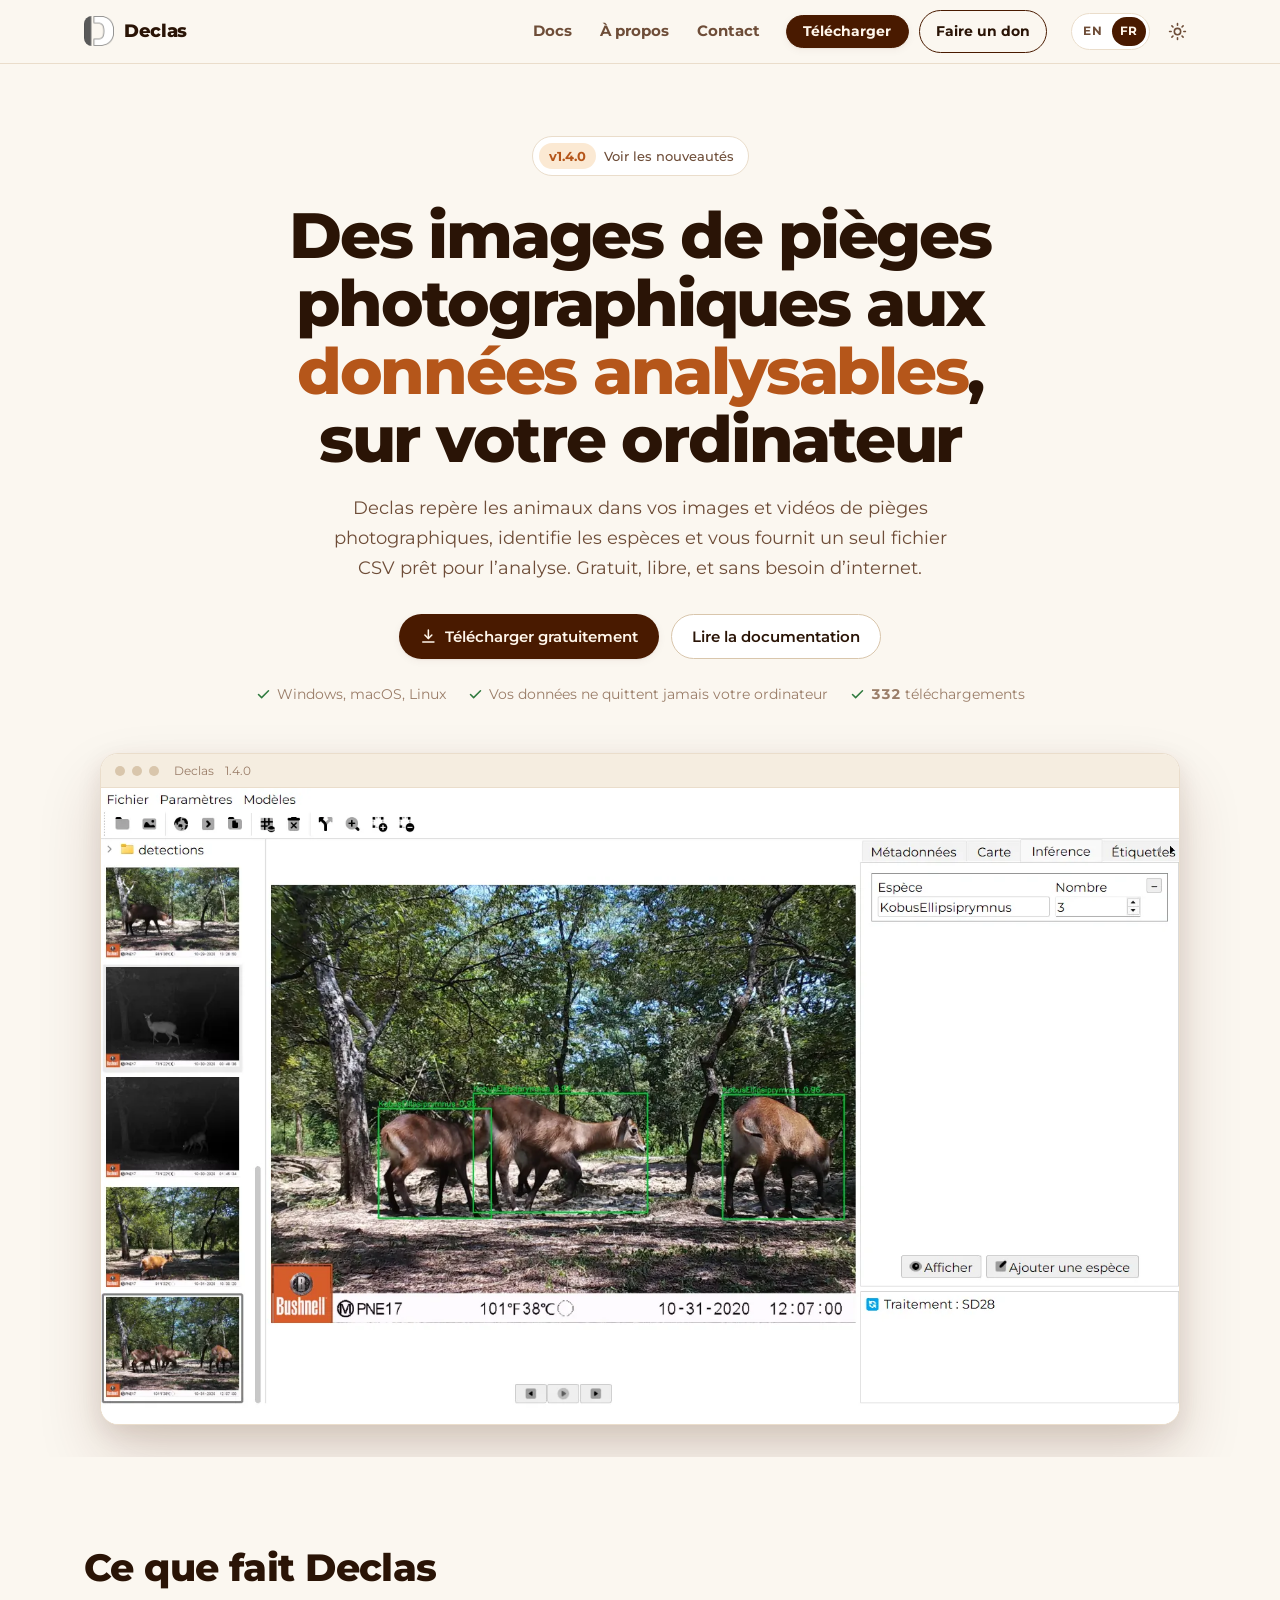
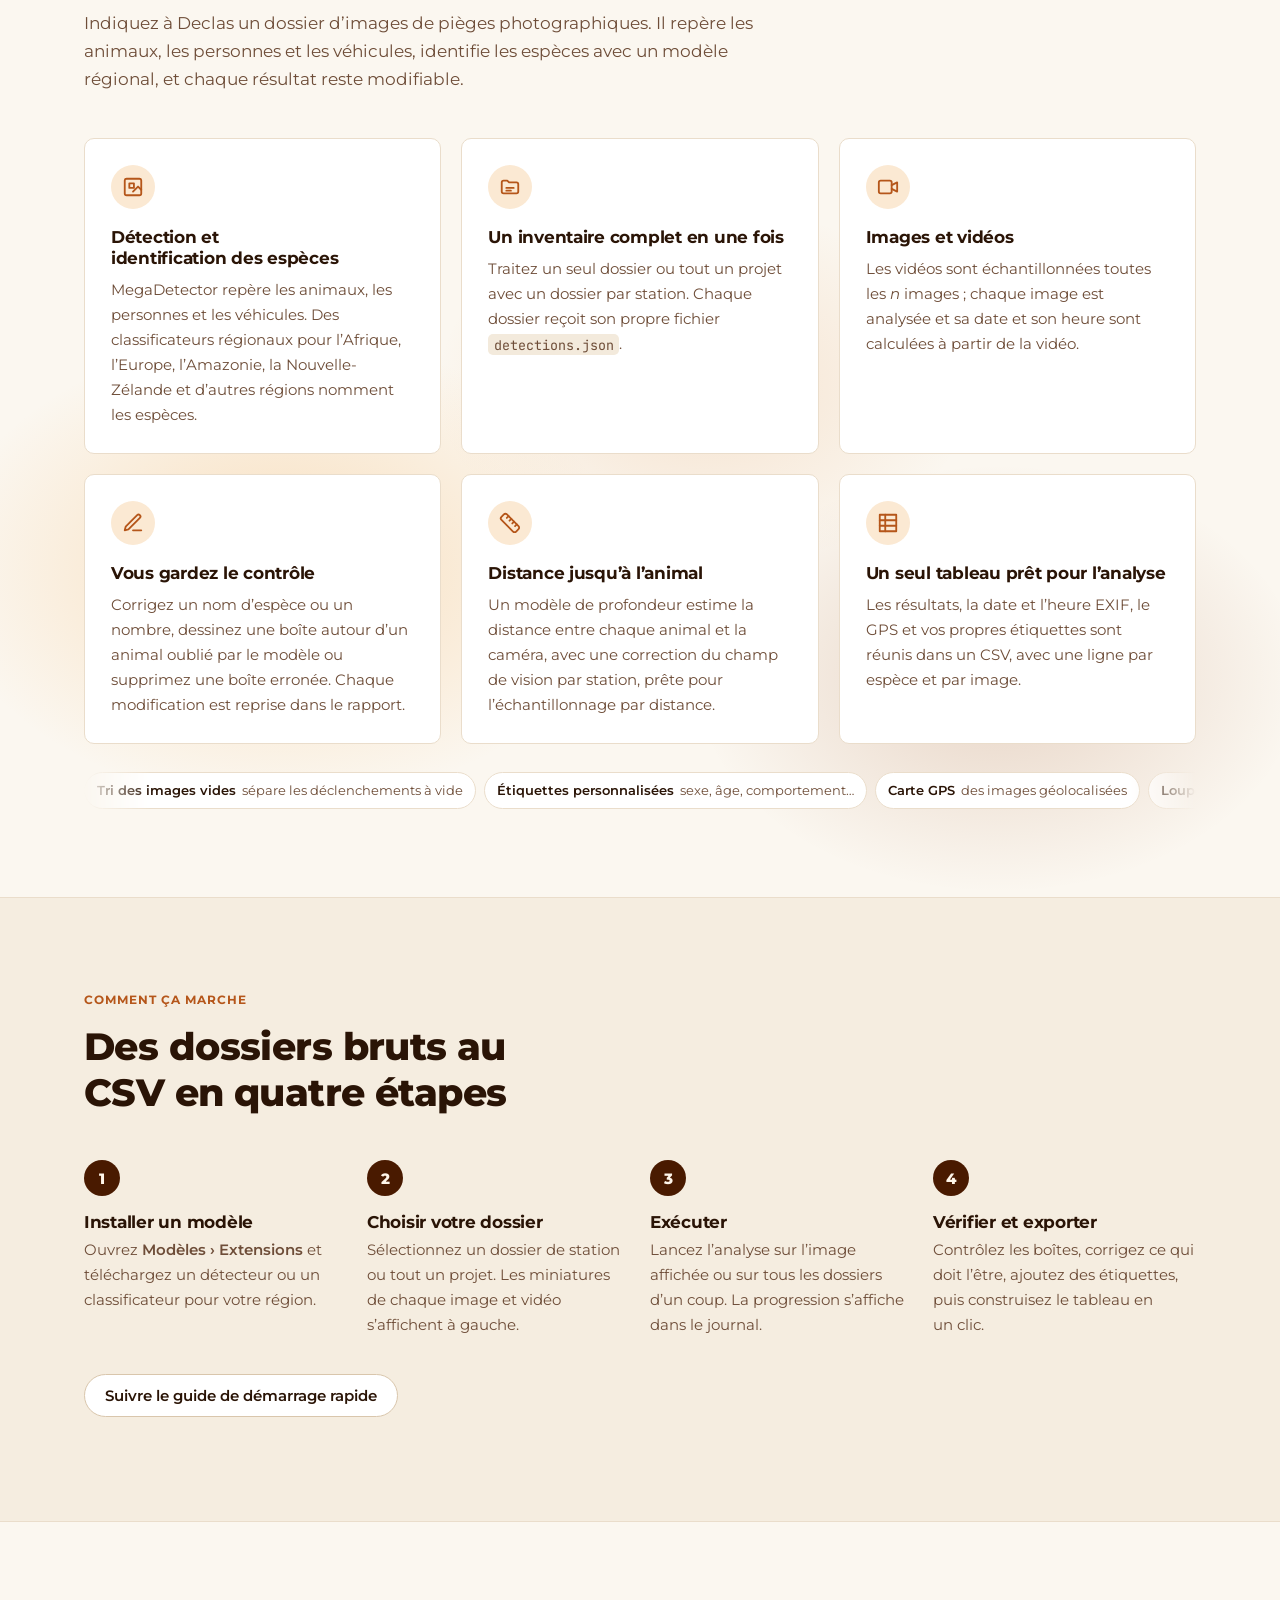
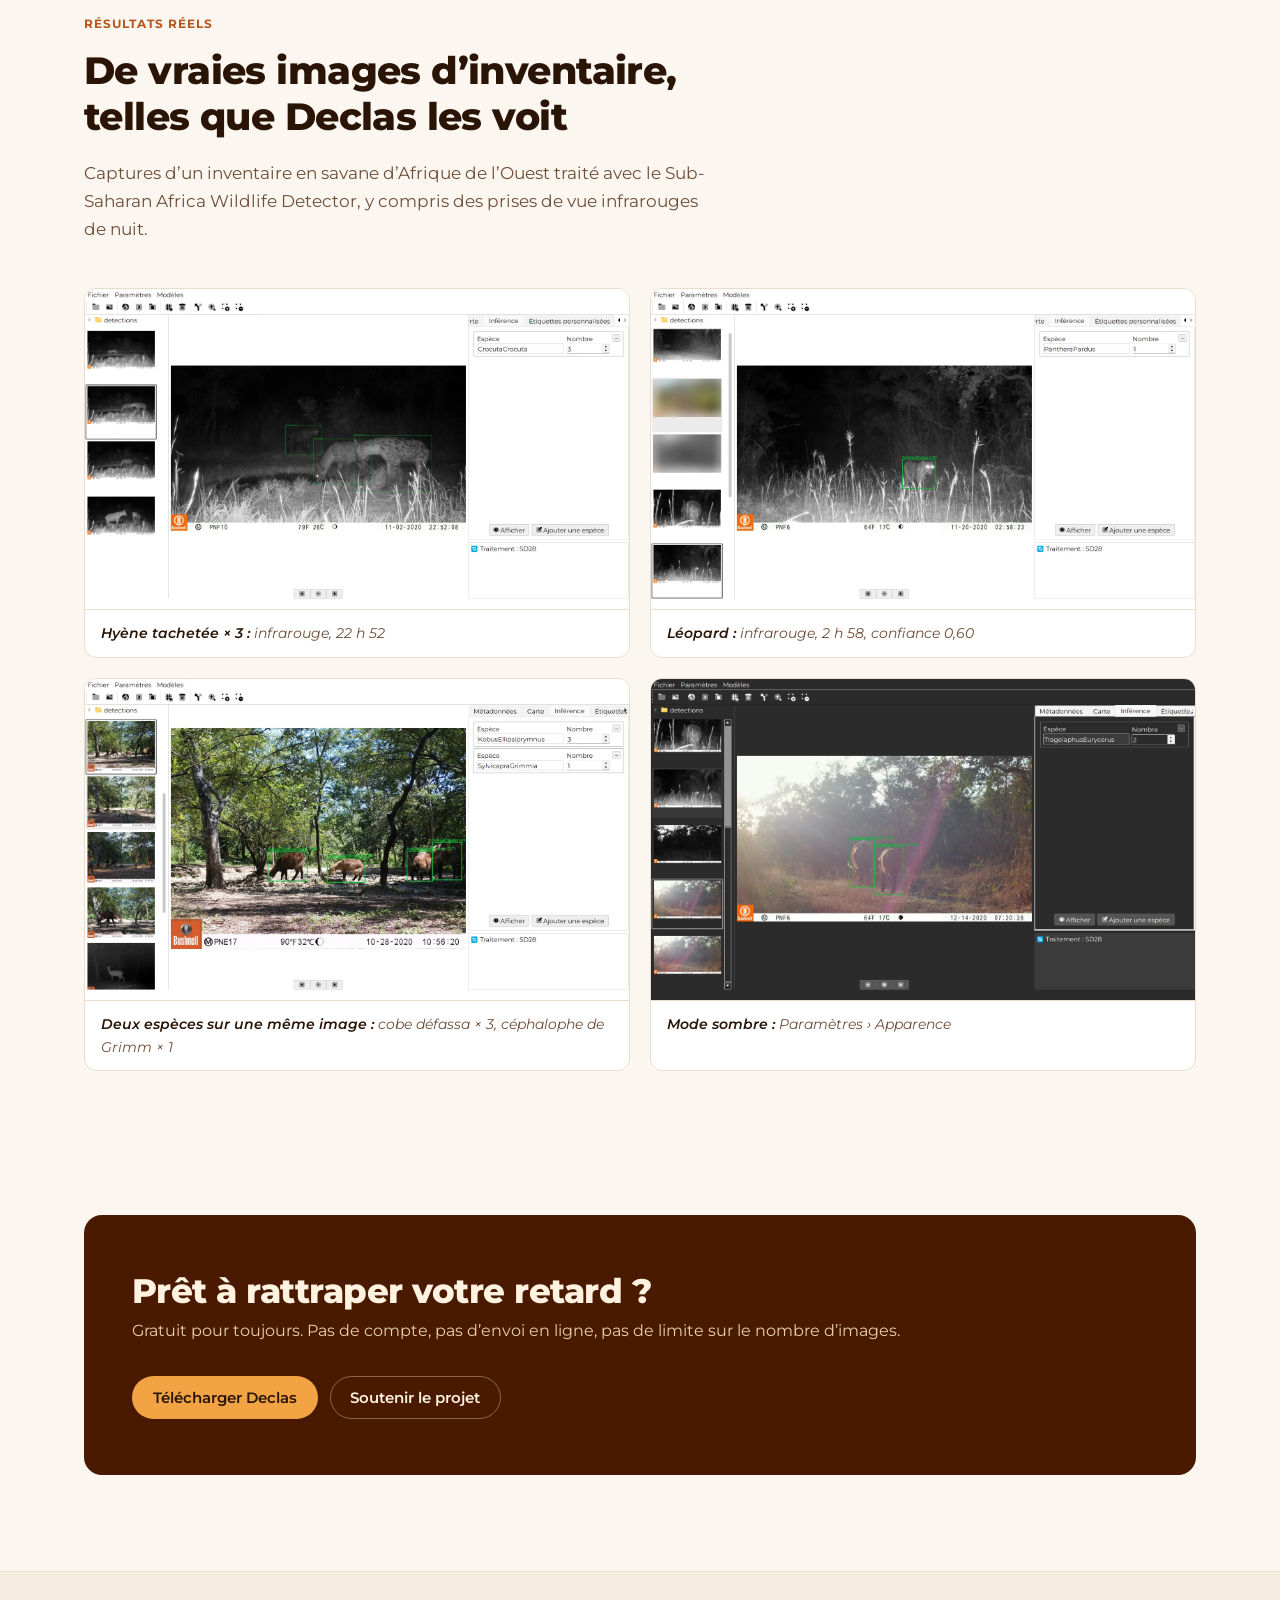
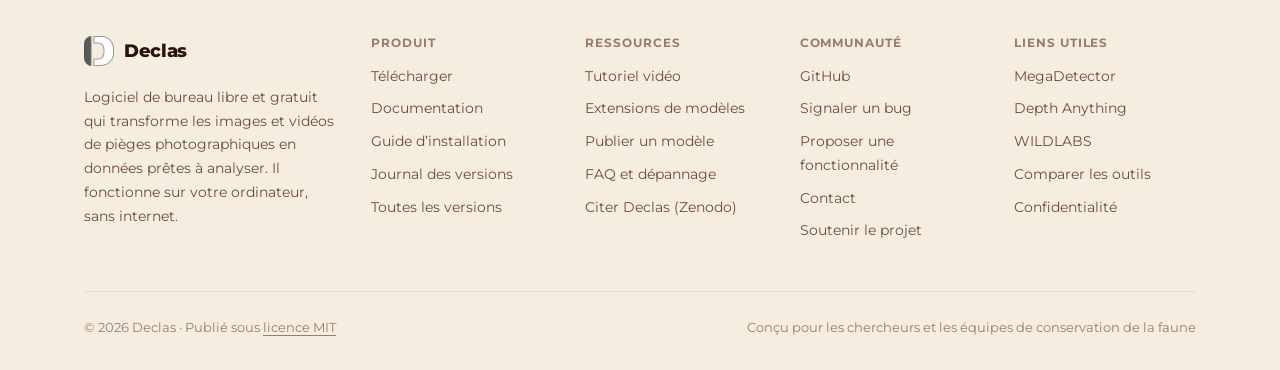
==== commit aec0ed15: "declas website" ====
--- a/docs/fr/index.html
+++ b/docs/fr/index.html
@@ -25,11 +25,11 @@
     <div class="container">
       <a class="brand" href="index.html"><img src="../assets/img/logo.png" alt="" width="30" height="30">Declas</a>
       <nav class="nav" aria-label="Navigation principale">
-        <a href="donate.html">Faire un don</a>
-        <button type="button" class="nav-link" data-open-download>Télécharger</button>
         <a href="docs.html">Docs</a>
         <a href="about.html">À propos</a>
         <a href="contact.html">Contact</a>
+        <button type="button" class="btn btn-primary btn-sm nav-cta" data-open-download>Télécharger</button>
+        <a class="btn btn-secondary btn-sm nav-cta nav-donate" href="donate.html">Faire un don</a>
       </nav>
       <div class="header-tools">
         <div class="lang-switch" role="group" aria-label="Langue"><a href="../index.html" lang="en" hreflang="en" data-lang="en">EN</a><a href="index.html" lang="fr" hreflang="fr" data-lang="fr" aria-current="true">FR</a></div>
--- a/docs/assets/css/site.css
+++ b/docs/assets/css/site.css
@@ -179,7 +179,7 @@
 .brand img { width: 30px; height: 30px; border-radius: 8px; }
 .nav { display: flex; align-items: center; gap: 4px; margin-left: auto; }
 .nav a, .nav button.nav-link {
-  font: inherit; font-size: .92rem; font-weight: 500;
+  font: inherit; font-size: .92rem; font-weight: 700;
   color: var(--muted); text-decoration: none;
   background: none; border: 0; cursor: pointer;
   padding: 8px 12px; border-radius: 999px;
@@ -189,7 +189,23 @@
 @media (hover: hover) and (pointer: fine) {
   .nav a:hover, .nav button.nav-link:hover { color: var(--text); }
 }
-.nav .btn { margin-left: 8px; }
+
+/* Call-to-action buttons at the end of the nav */
+.nav .nav-cta {
+  font-size: .88rem; font-weight: 700;
+  padding: .62em 1.15em;
+  border-radius: 999px;
+  transition: transform 160ms var(--ease-out), background-color 160ms ease, border-color 160ms ease, color 160ms ease;
+}
+.nav .nav-cta:active { transform: scale(0.97); }
+.nav .nav-cta.btn-primary { margin-left: 10px; background: var(--primary-bg); color: var(--primary-text); border: 1.5px solid var(--primary-bg); }
+.nav .nav-cta.nav-donate { margin-left: 6px; background: transparent; color: var(--text); border: 1.5px solid var(--primary-bg); }
+.nav .nav-cta.nav-donate[aria-current="page"] { background: var(--accent-soft); }
+@media (hover: hover) and (pointer: fine) {
+  .nav .nav-cta.btn-primary:hover { background: color-mix(in srgb, var(--primary-bg) 86%, var(--text)); color: var(--primary-text); }
+  .nav .nav-cta.nav-donate:hover { background: var(--accent-soft); color: var(--text); }
+}
+@media (prefers-reduced-motion: reduce) { .nav .nav-cta:active { transform: none; } }
 .header-tools { display: flex; align-items: center; gap: 4px; }
 .icon-btn {
   display: inline-grid; place-items: center;
@@ -239,6 +255,7 @@
   .nav.open { opacity: 1; transform: none; pointer-events: auto; visibility: visible; transition-delay: 0s; }
   .nav a, .nav button.nav-link { padding: 12px 14px; font-size: 1rem; text-align: left; border-radius: var(--radius-sm); }
   .nav .btn { margin: 6px 0 0; }
+  .nav .nav-cta.btn-primary, .nav .nav-cta.nav-donate { margin: 6px 0 0; padding: 12px 14px; font-size: 1rem; justify-content: center; }
   .header-tools { margin-left: auto; }
 }
 
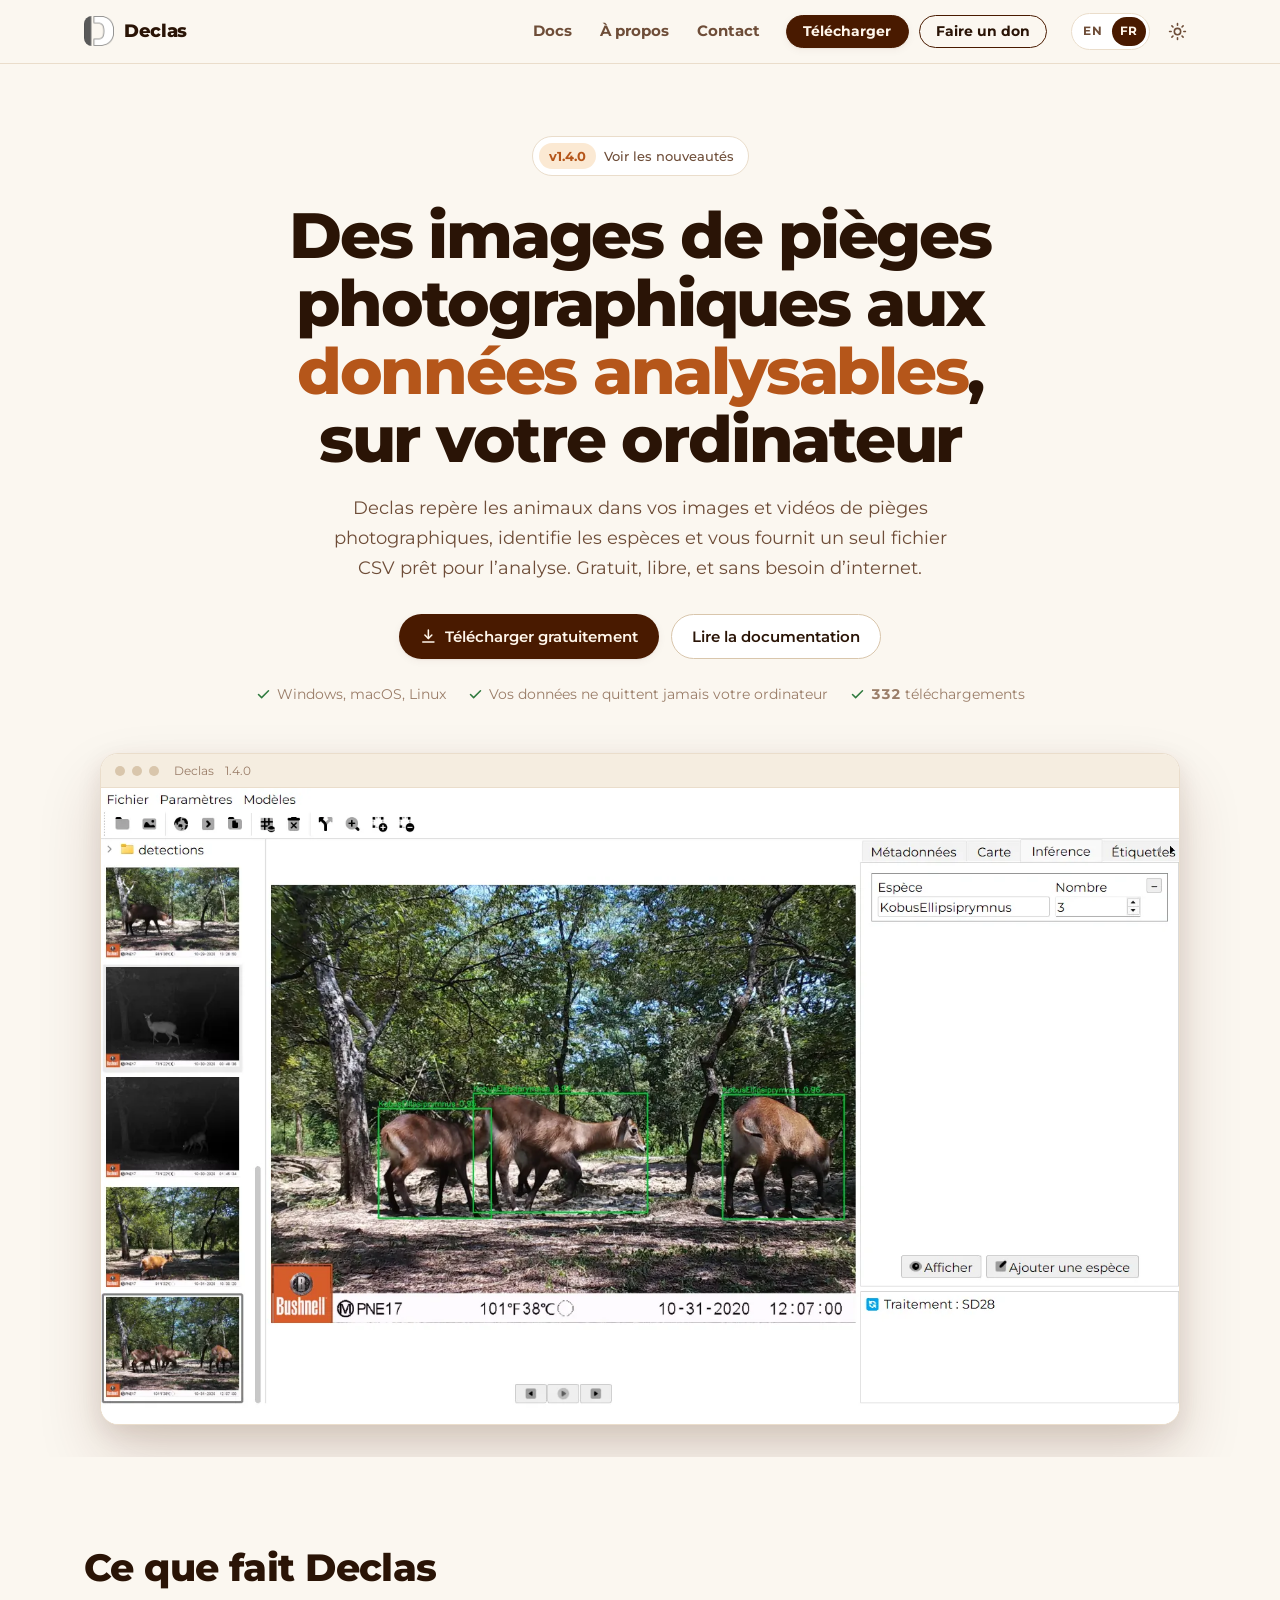
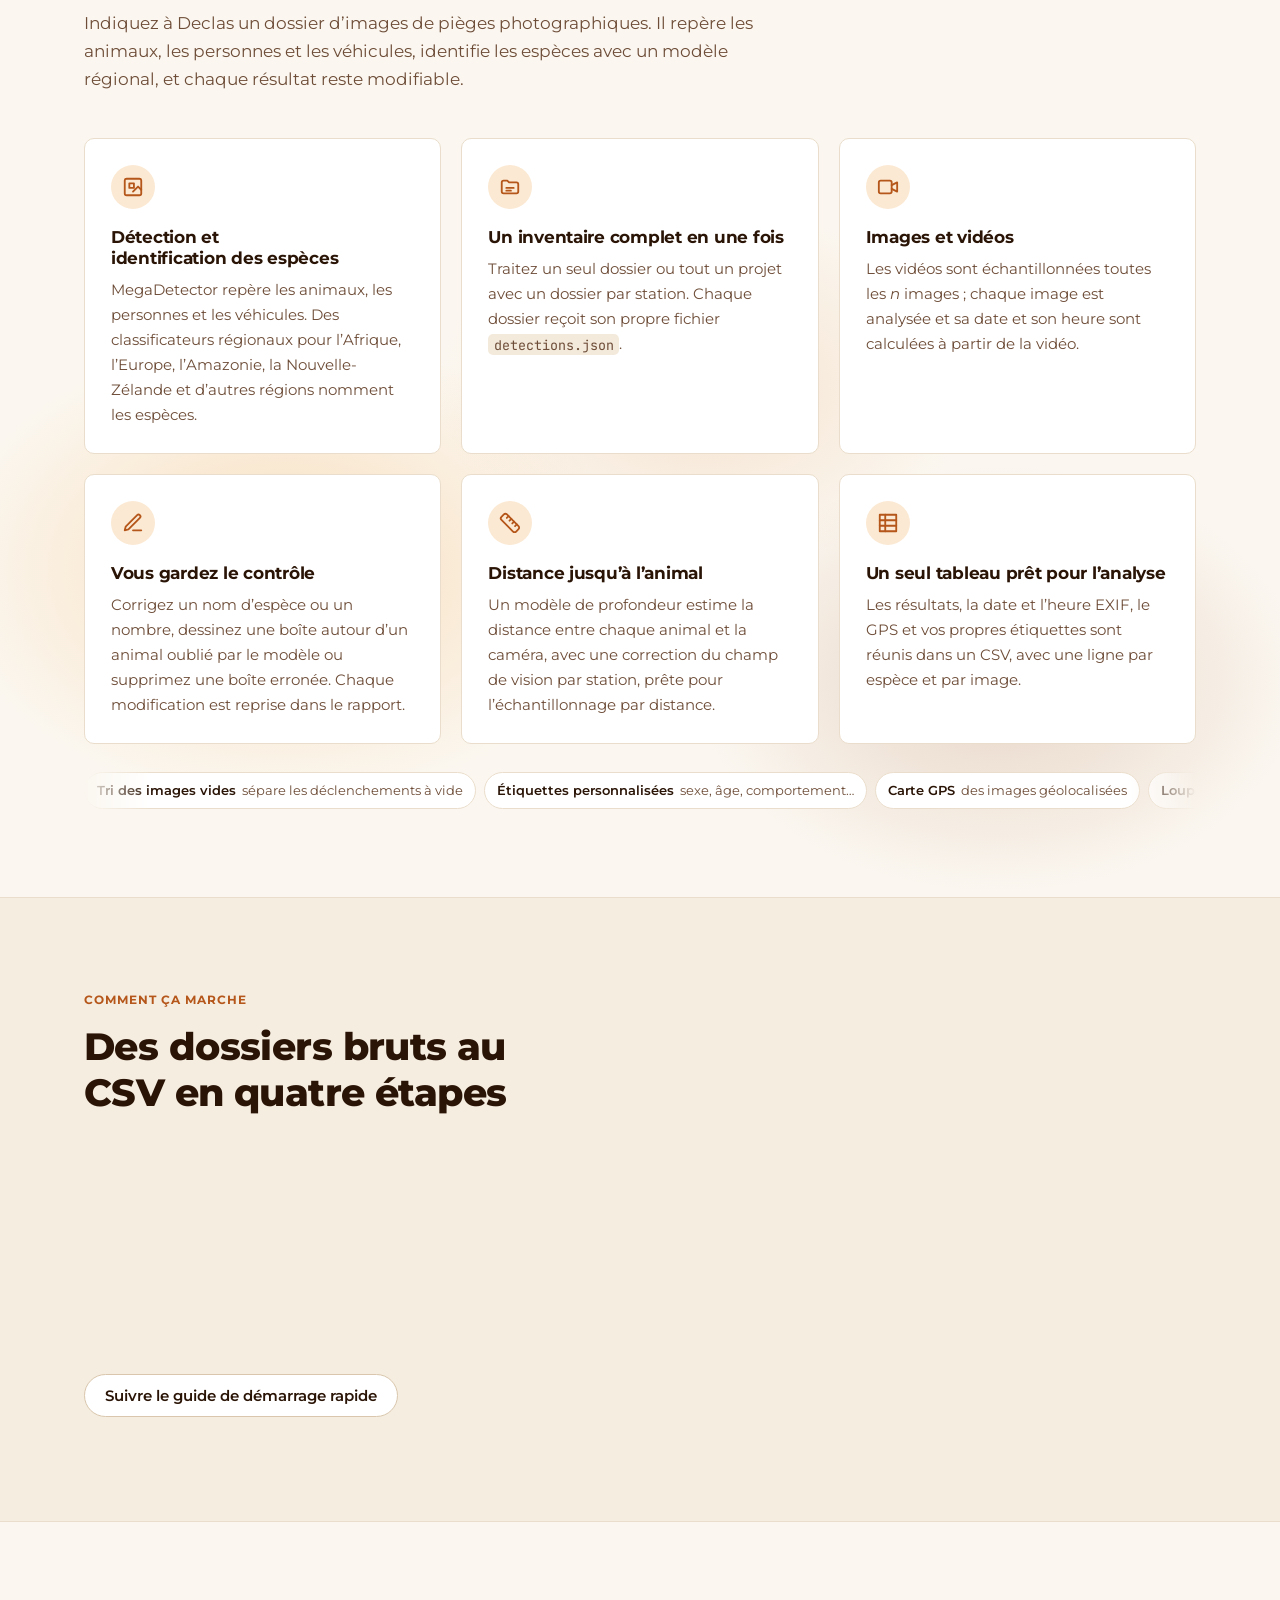
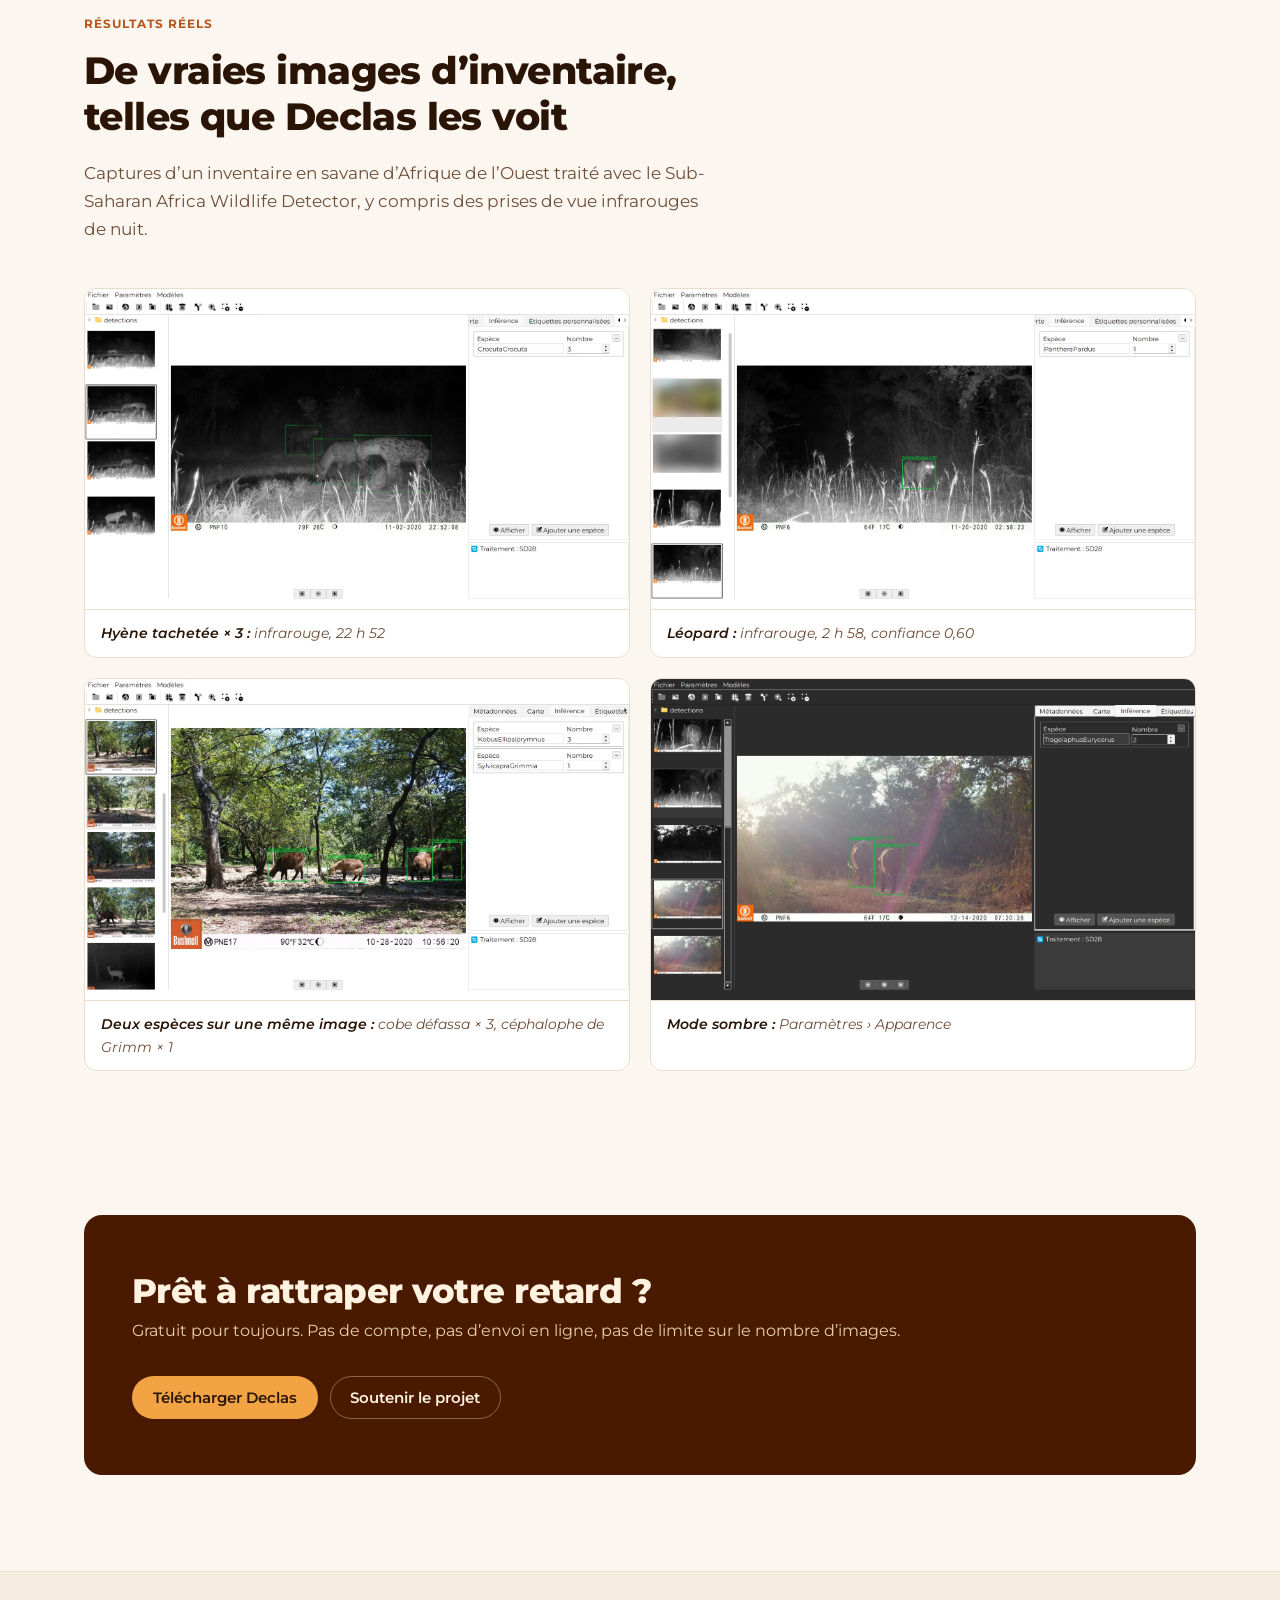
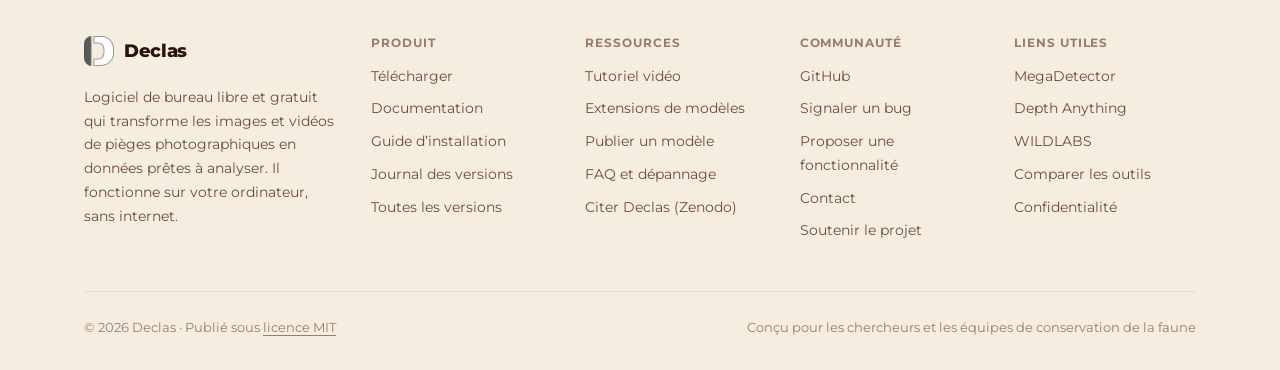
==== commit 1ed3c57a: "Website: SEO metadata, sitemap, social images, 404 page, Google verification, nav update" ====
--- a/docs/fr/index.html
+++ b/docs/fr/index.html
@@ -3,21 +3,34 @@
 <head>
   <meta charset="UTF-8">
   <meta name="viewport" content="width=device-width, initial-scale=1, viewport-fit=cover">
-  <title>Declas · L’IA pour les images et vidéos de pièges photographiques</title>
-  <meta name="description" content="Declas est un logiciel de bureau libre et gratuit qui détecte et identifie la faune dans les images et vidéos de pièges photographiques, entièrement sur votre ordinateur. Windows, macOS et Linux.">
+  <title>Declas · IA gratuite et hors ligne pour pièges photographiques</title>
+  <meta name="description" content="Logiciel libre qui détecte et identifie la faune dans les images et vidéos de pièges photographiques grâce à l’IA, hors ligne. Windows, macOS et Linux.">
+  <link rel="canonical" href="https://stangandaho.github.io/declas/fr/">
+  <link rel="alternate" hreflang="en" href="https://stangandaho.github.io/declas/">
+  <link rel="alternate" hreflang="fr" href="https://stangandaho.github.io/declas/fr/">
+  <link rel="alternate" hreflang="x-default" href="https://stangandaho.github.io/declas/">
   <meta name="theme-color" content="#FBF7F0">
-  <meta property="og:title" content="Declas · L’IA pour les images et vidéos de pièges photographiques">
-  <meta property="og:description" content="Declas est un logiciel de bureau libre et gratuit qui détecte et identifie la faune dans les images et vidéos de pièges photographiques, entièrement sur votre ordinateur. Windows, macOS et Linux.">
   <meta property="og:type" content="website">
-  <meta property="og:image" content="../assets/img/screens/view-annotated.webp">
-  <link rel="alternate" hreflang="en" href="../index.html">
-  <link rel="alternate" hreflang="fr" href="index.html">
+  <meta property="og:site_name" content="Declas">
+  <meta property="og:locale" content="fr_FR">
+  <meta property="og:locale:alternate" content="en_US">
+  <meta property="og:url" content="https://stangandaho.github.io/declas/fr/">
+  <meta property="og:title" content="Declas · IA gratuite et hors ligne pour pièges photographiques">
+  <meta property="og:description" content="Logiciel libre qui détecte et identifie la faune dans les images et vidéos de pièges photographiques grâce à l’IA, hors ligne. Windows, macOS et Linux.">
+  <meta property="og:image" content="https://stangandaho.github.io/declas/assets/img/og-image-fr.jpg">
+  <meta property="og:image:width" content="1200">
+  <meta property="og:image:height" content="630">
+  <meta name="twitter:card" content="summary_large_image">
+  <meta name="twitter:title" content="Declas · IA gratuite et hors ligne pour pièges photographiques">
+  <meta name="twitter:description" content="Logiciel libre qui détecte et identifie la faune dans les images et vidéos de pièges photographiques grâce à l’IA, hors ligne. Windows, macOS et Linux.">
+  <meta name="twitter:image" content="https://stangandaho.github.io/declas/assets/img/og-image-fr.jpg">
   <link rel="icon" type="image/png" href="../assets/img/logo.png">
   <link rel="preconnect" href="https://fonts.googleapis.com">
   <link rel="preconnect" href="https://fonts.gstatic.com" crossorigin>
   <link href="https://fonts.googleapis.com/css2?family=Montserrat:wght@400;500;600;700;800&family=JetBrains+Mono:wght@400;500&display=swap" rel="stylesheet">
   <script>try{var t=localStorage.getItem('declas-theme');if(t)document.documentElement.setAttribute('data-theme',t)}catch(e){}</script>
   <link rel="stylesheet" href="../assets/css/site.css">
+  <script type="application/ld+json">{"@context":"https://schema.org","@graph":[{"@type":"WebSite","@id":"https://stangandaho.github.io/declas/#website","url":"https://stangandaho.github.io/declas/","name":"Declas","inLanguage":["en","fr"]},{"@type":"SoftwareApplication","@id":"https://stangandaho.github.io/declas/#software","name":"Declas","description":"Logiciel libre qui détecte et identifie la faune dans les images et vidéos de pièges photographiques grâce à l’IA, hors ligne. Windows, macOS et Linux.","url":"https://stangandaho.github.io/declas/fr/","image":"https://stangandaho.github.io/declas/assets/img/og-image-fr.jpg","applicationCategory":"ScientificApplication","applicationSubCategory":"Camera trap image analysis","operatingSystem":"Windows, macOS, Linux","softwareVersion":"1.4.0","downloadUrl":"https://github.com/stangandaho/declas/releases/latest","license":"https://opensource.org/licenses/MIT","isAccessibleForFree":true,"offers":{"@type":"Offer","price":"0","priceCurrency":"USD"},"inLanguage":["en","fr"],"author":{"@type":"Person","name":"Stanislas Gandaho","url":"https://github.com/stangandaho"},"sameAs":["https://github.com/stangandaho/declas","https://doi.org/10.5281/zenodo.20951592"]}]}</script>
 </head>
 <body>
   <a class="skip-link" href="#main">Aller au contenu</a>
--- a/docs/assets/css/site.css
+++ b/docs/assets/css/site.css
@@ -192,7 +192,7 @@
 
 /* Call-to-action buttons at the end of the nav */
 .nav .nav-cta {
-  font-size: .88rem; font-weight: 700;
+  font-size: .88rem; font-weight: 700; line-height: 1;
   padding: .62em 1.15em;
   border-radius: 999px;
   transition: transform 160ms var(--ease-out), background-color 160ms ease, border-color 160ms ease, color 160ms ease;
@@ -242,7 +242,7 @@
   .menu-toggle { display: inline-grid; }
   .nav {
     position: fixed; left: 12px; right: 12px; top: calc(var(--header-h) + 8px);
-    flex-direction: column; align-items: stretch; gap: 2px;
+    flex-direction: row; flex-wrap: wrap; align-items: center; gap: 2px;
     padding: 10px;
     background: var(--surface);
     border: 1px solid var(--border);
@@ -253,9 +253,10 @@
     transition: opacity 180ms var(--ease-out), transform 180ms var(--ease-out), visibility 0s linear 180ms;
   }
   .nav.open { opacity: 1; transform: none; pointer-events: auto; visibility: visible; transition-delay: 0s; }
-  .nav a, .nav button.nav-link { padding: 12px 14px; font-size: 1rem; text-align: left; border-radius: var(--radius-sm); }
-  .nav .btn { margin: 6px 0 0; }
-  .nav .nav-cta.btn-primary, .nav .nav-cta.nav-donate { margin: 6px 0 0; padding: 12px 14px; font-size: 1rem; justify-content: center; }
+  .nav a, .nav button.nav-link { flex: 1 0 100%; padding: 12px 14px; font-size: 1rem; text-align: left; border-radius: var(--radius-sm); }
+  /* The two buttons share one row under the links, at their natural size, left-aligned with the link text */
+  .nav .nav-cta.btn-primary, .nav .nav-cta.nav-donate { flex: 0 0 auto; margin: 10px 0 4px; padding: .7em 1.2em; font-size: .95rem; }
+  .nav .nav-cta.btn-primary { margin-left: 14px; margin-right: 6px; }
   .header-tools { margin-left: auto; }
 }
 
@@ -693,6 +694,7 @@
   font: inherit; font-size: .88rem; font-weight: 600; color: var(--muted); cursor: pointer;
 }
 .back-link svg { width: 16px; height: 16px; }
+.form-submit { justify-self: start; }
 .privacy-note {
   display: flex; gap: 12px;
   padding: 14px 16px;
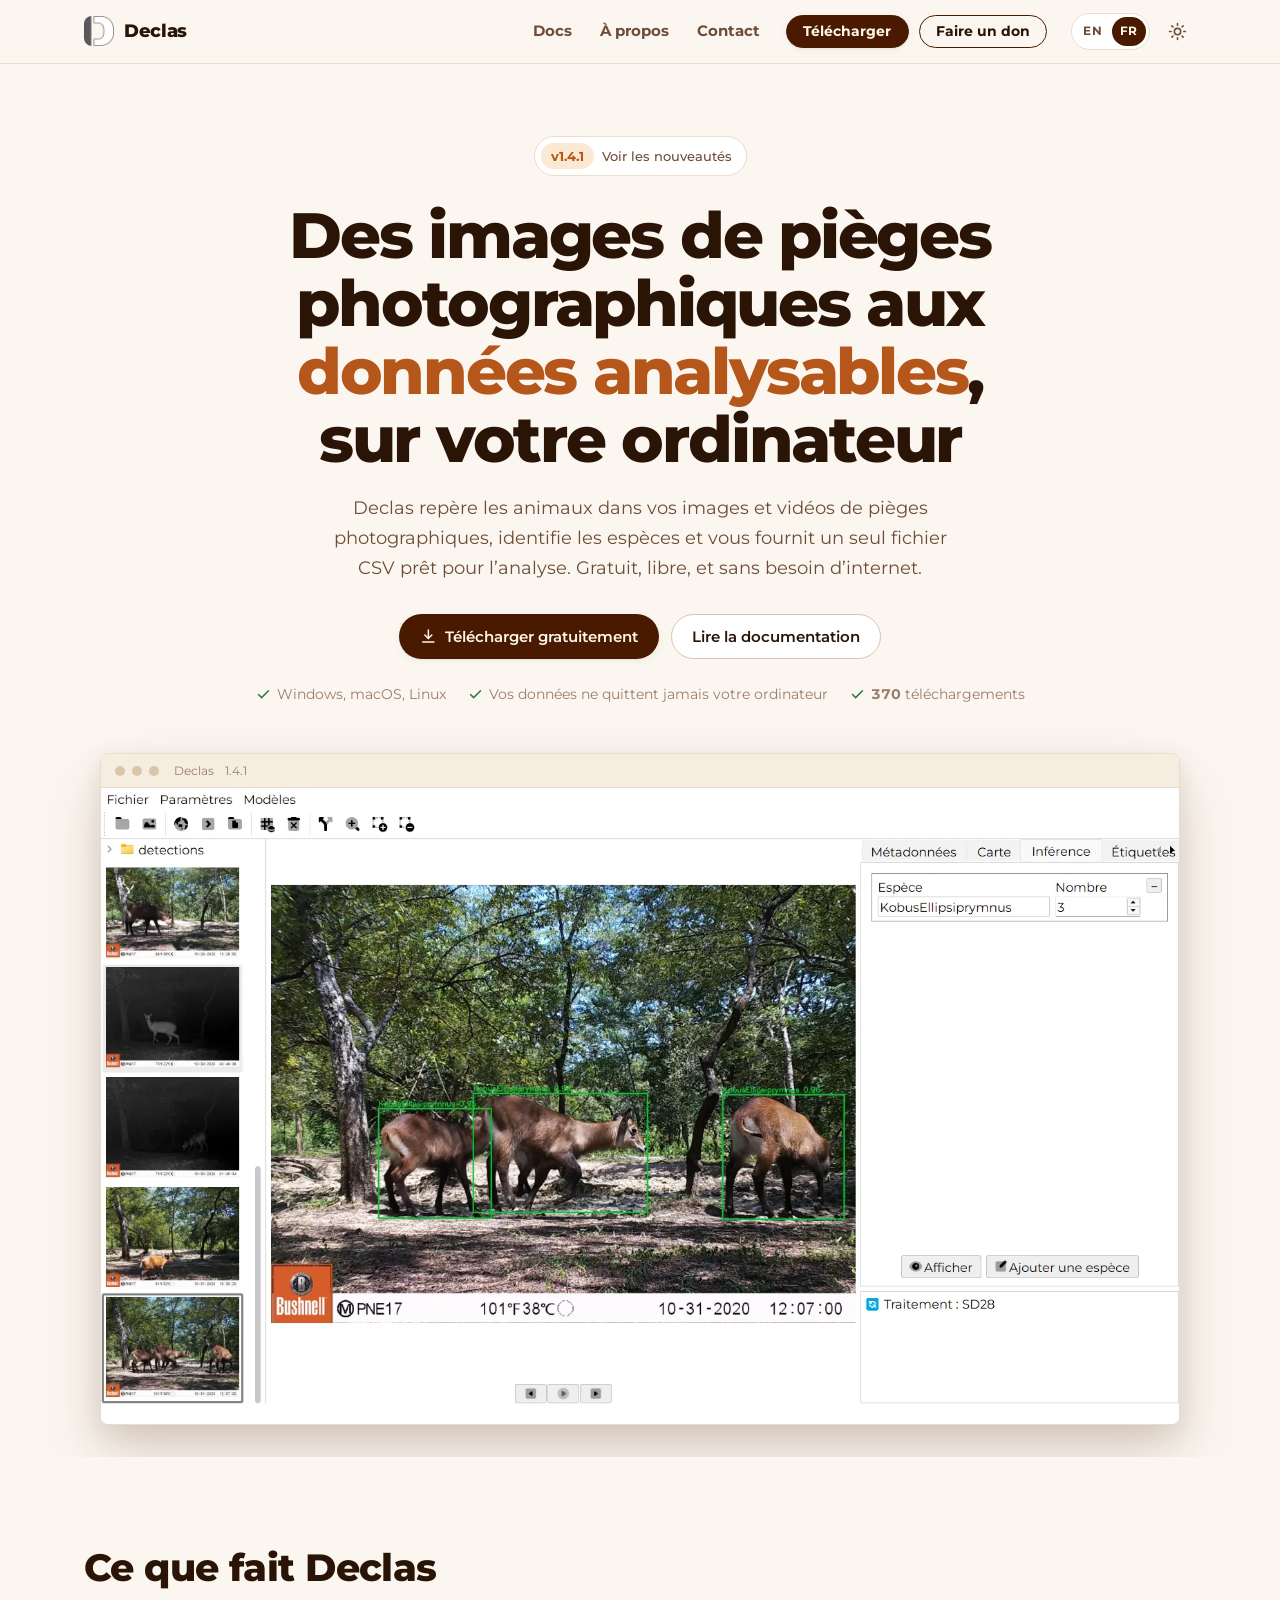
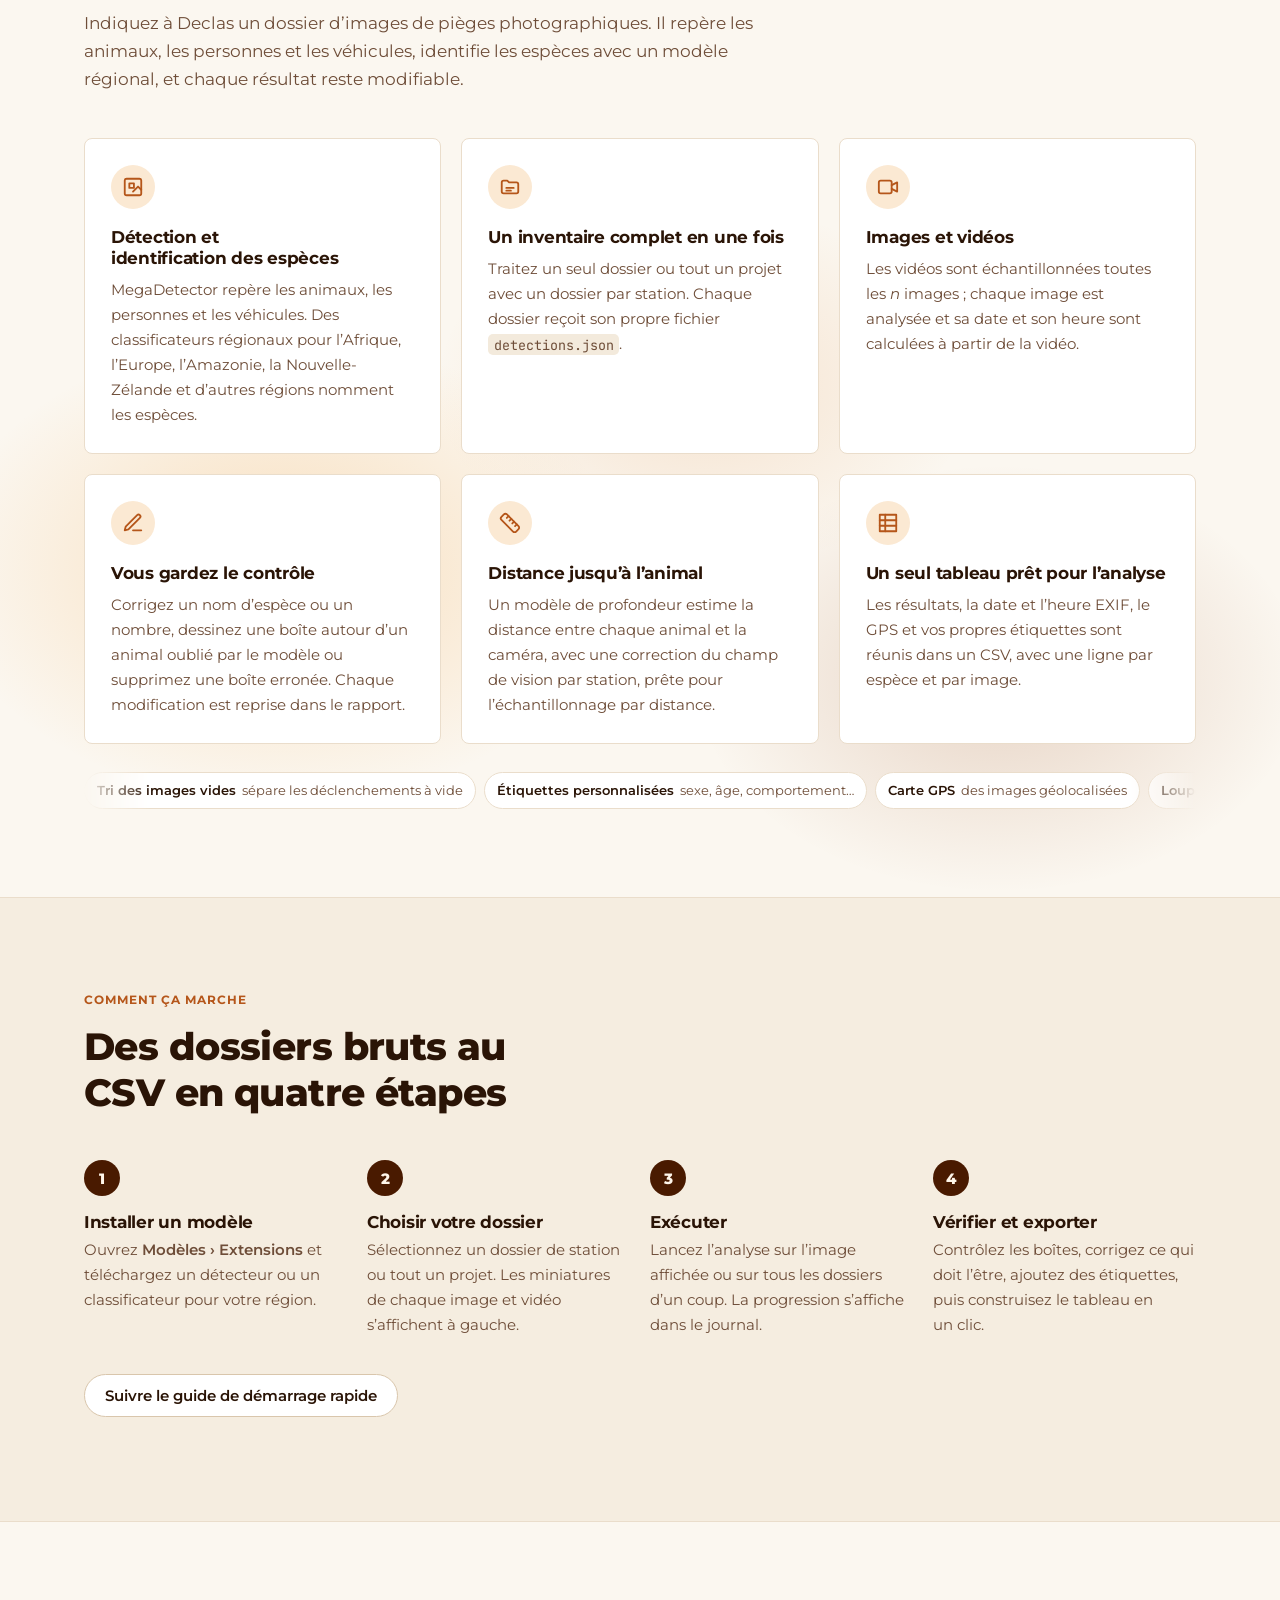
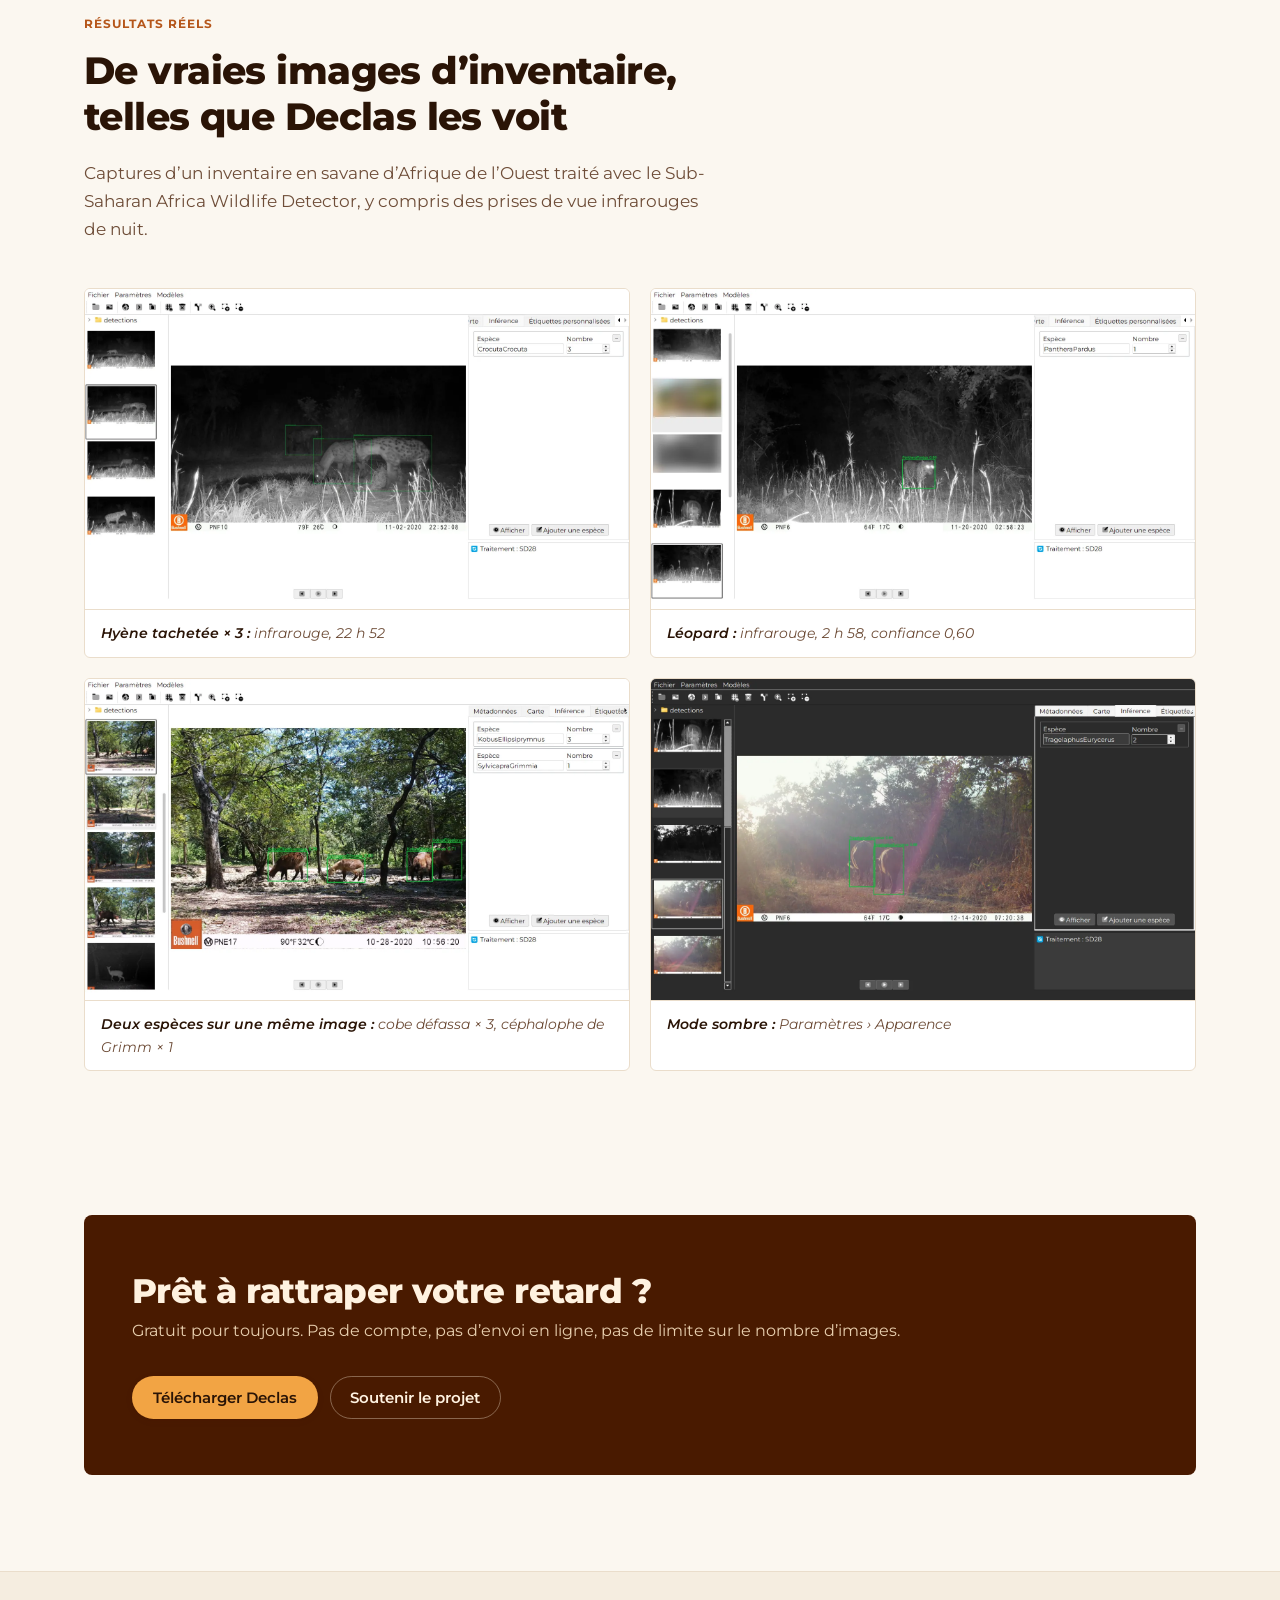
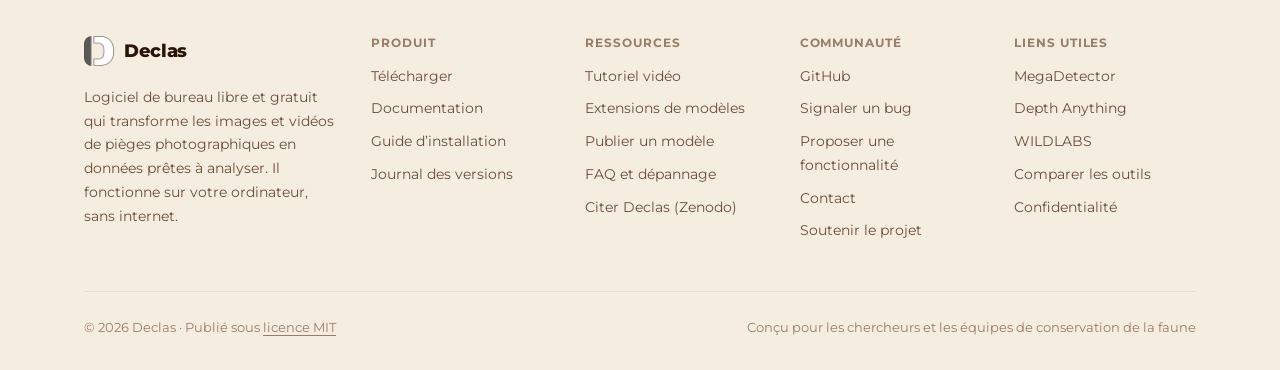
==== commit 3e4e9514: "Add email verification to the download form" ====
--- a/docs/fr/index.html
+++ b/docs/fr/index.html
@@ -30,7 +30,7 @@
   <link href="https://fonts.googleapis.com/css2?family=Montserrat:wght@400;500;600;700;800&family=JetBrains+Mono:wght@400;500&display=swap" rel="stylesheet">
   <script>try{var t=localStorage.getItem('declas-theme');if(t)document.documentElement.setAttribute('data-theme',t)}catch(e){}</script>
   <link rel="stylesheet" href="../assets/css/site.css">
-  <script type="application/ld+json">{"@context":"https://schema.org","@graph":[{"@type":"WebSite","@id":"https://stangandaho.github.io/declas/#website","url":"https://stangandaho.github.io/declas/","name":"Declas","inLanguage":["en","fr"]},{"@type":"SoftwareApplication","@id":"https://stangandaho.github.io/declas/#software","name":"Declas","description":"Logiciel libre qui détecte et identifie la faune dans les images et vidéos de pièges photographiques grâce à l’IA, hors ligne. Windows, macOS et Linux.","url":"https://stangandaho.github.io/declas/fr/","image":"https://stangandaho.github.io/declas/assets/img/og-image-fr.jpg","applicationCategory":"ScientificApplication","applicationSubCategory":"Camera trap image analysis","operatingSystem":"Windows, macOS, Linux","softwareVersion":"1.4.0","downloadUrl":"https://github.com/stangandaho/declas/releases/latest","license":"https://opensource.org/licenses/MIT","isAccessibleForFree":true,"offers":{"@type":"Offer","price":"0","priceCurrency":"USD"},"inLanguage":["en","fr"],"author":{"@type":"Person","name":"Stanislas Gandaho","url":"https://github.com/stangandaho"},"sameAs":["https://github.com/stangandaho/declas","https://doi.org/10.5281/zenodo.20951592"]}]}</script>
+  <script type="application/ld+json">{"@context":"https://schema.org","@graph":[{"@type":"WebSite","@id":"https://stangandaho.github.io/declas/#website","url":"https://stangandaho.github.io/declas/","name":"Declas","inLanguage":["en","fr"]},{"@type":"SoftwareApplication","@id":"https://stangandaho.github.io/declas/#software","name":"Declas","description":"Logiciel libre qui détecte et identifie la faune dans les images et vidéos de pièges photographiques grâce à l’IA, hors ligne. Windows, macOS et Linux.","url":"https://stangandaho.github.io/declas/fr/","image":"https://stangandaho.github.io/declas/assets/img/og-image-fr.jpg","applicationCategory":"ScientificApplication","applicationSubCategory":"Camera trap image analysis","operatingSystem":"Windows, macOS, Linux","softwareVersion":"1.4.1","downloadUrl":"https://stangandaho.github.io/declas/fr/#download","license":"https://opensource.org/licenses/MIT","isAccessibleForFree":true,"offers":{"@type":"Offer","price":"0","priceCurrency":"USD"},"inLanguage":["en","fr"],"author":{"@type":"Person","name":"Stanislas Gandaho","url":"https://github.com/stangandaho"},"sameAs":["https://github.com/stangandaho/declas","https://doi.org/10.5281/zenodo.20951592"]}]}</script>
 </head>
 <body>
   <a class="skip-link" href="#main">Aller au contenu</a>
@@ -61,7 +61,7 @@
     <section class="hero">
       <div class="container hero-grid">
         <div>
-          <a class="pill" href="https://github.com/stangandaho/declas/releases/latest" target="_blank" rel="noopener" data-latest-link><b data-latest-tag>v1.4.0</b> Voir les nouveautés</a>
+          <a class="pill" href="https://github.com/stangandaho/declas/blob/main/CHANGELOG.md" target="_blank" rel="noopener"><b data-latest-tag>v1.4.0</b> Voir les nouveautés</a>
           <h1>Des images de pièges photographiques aux <em>données analysables</em>, sur votre ordinateur</h1>
           <p class="lead">Declas repère les animaux dans vos images et vidéos de pièges photographiques, identifie les espèces et vous fournit un seul fichier CSV prêt pour l’analyse. Gratuit, libre, et sans besoin d’internet.</p>
           <div class="hero-actions">
@@ -74,7 +74,7 @@
           <div class="hero-meta">
             <span><svg viewBox="0 0 24 24" fill="none" stroke="currentColor" stroke-width="2.4" stroke-linecap="round" stroke-linejoin="round"><path d="M20 6 9 17l-5-5"/></svg>Windows, macOS, Linux</span>
             <span><svg viewBox="0 0 24 24" fill="none" stroke="currentColor" stroke-width="2.4" stroke-linecap="round" stroke-linejoin="round"><path d="M20 6 9 17l-5-5"/></svg>Vos données ne quittent jamais votre ordinateur</span>
-            <span><svg viewBox="0 0 24 24" fill="none" stroke="currentColor" stroke-width="2.4" stroke-linecap="round" stroke-linejoin="round"><path d="M20 6 9 17l-5-5"/></svg><span><strong class="count" data-count="total">332</strong> téléchargements</span></span>
+            <span><svg viewBox="0 0 24 24" fill="none" stroke="currentColor" stroke-width="2.4" stroke-linecap="round" stroke-linejoin="round"><path d="M20 6 9 17l-5-5"/></svg><span><strong class="count" data-count="total">370</strong> téléchargements</span></span>
           </div>
         </div>
         <div class="app-frame">
--- a/docs/assets/css/site.css
+++ b/docs/assets/css/site.css
@@ -30,9 +30,9 @@
   --shadow-md: 0 2px 6px rgba(73, 26, 0, .06), 0 12px 32px rgba(73, 26, 0, .09);
   --shadow-lg: 0 8px 24px rgba(73, 26, 0, .10), 0 32px 64px rgba(73, 26, 0, .16);
 
-  --radius-sm: 8px;
-  --radius-md: 12px;
-  --radius-lg: 18px;
+  --radius-sm: 4px;
+  --radius-md: 6px;
+  --radius-lg: 8px;
   --header-h: 64px;
   --maxw: 1160px;
 
@@ -339,7 +339,7 @@
 .card {
   background: var(--surface);
   border: 1px solid var(--border);
-  border-radius: 10px;
+  border-radius: var(--radius-lg);
   padding: 26px;
 }
 .card h3 { font-size: 1.08rem; font-weight: 700; margin-bottom: 8px; }
@@ -562,6 +562,9 @@
 @media (hover: hover) and (pointer: fine) { .pager-btn:not([disabled]):not([aria-current]):hover { color: var(--text); border-color: var(--border-strong); } }
 @media (prefers-reduced-motion: reduce) { .pager-btn:active { transform: none; } }
 
+/* Colour legend for the comparison table */
+.legend { display: flex; flex-wrap: wrap; gap: 8px 20px; margin: 0 0 12px; font-size: .84rem; color: var(--muted); }
+
 /* Forms */
 
 .form { display: grid; gap: 16px; }
@@ -625,7 +628,7 @@
   overscroll-behavior: contain;
   background: var(--surface);
   border: 1px solid var(--border);
-  border-radius: 22px;
+  border-radius: var(--radius-lg);
   box-shadow: var(--shadow-lg);
   opacity: 0;
   transform: scale(0.96) translateY(8px);
@@ -642,21 +645,11 @@
 .modal-body { padding: 24px 32px 30px; }
 @media (max-width: 600px) {
   .modal { padding: 0; align-items: end; }
-  .modal-panel { border-radius: 20px 20px 0 0; max-height: 92dvh; transform: translateY(24px); }
+  .modal-panel { border-radius: var(--radius-lg) var(--radius-lg) 0 0; max-height: 92dvh; transform: translateY(24px); }
   .modal-head { padding: 26px 20px 4px; }
   .modal-body { padding: 20px 20px calc(24px + env(safe-area-inset-bottom)); }
 }
 
-.dl-total {
-  display: inline-flex; align-items: baseline; gap: 8px;
-  margin-top: 14px;
-  padding: 8px 14px;
-  border-radius: 999px;
-  background: var(--accent-soft);
-  color: var(--accent);
-  font-size: .88rem; font-weight: 600;
-}
-.dl-total strong { font-size: 1.05rem; font-weight: 800; font-variant-numeric: tabular-nums; }
 
 .os-grid { display: grid; grid-template-columns: repeat(3, 1fr); gap: 14px; }
 @media (max-width: 720px) { .os-grid { grid-template-columns: 1fr; } }
@@ -677,7 +670,6 @@
 .os-card .os-logo { width: 34px; height: 34px; color: var(--text); margin-bottom: 14px; }
 .os-card h3 { font-size: 1.1rem; font-weight: 700; margin: 0 0 2px; }
 .os-card .os-file { font-size: .8rem; color: var(--faint); margin: 0 0 14px; font-family: var(--mono); overflow-wrap: anywhere; }
-.os-card .os-count { font-size: .84rem; color: var(--muted); margin: 0 0 16px; font-variant-numeric: tabular-nums; }
 .os-card .os-actions { display: grid; gap: 8px; margin-top: auto; }
 .os-card .os-req { font-size: .78rem; color: var(--faint); margin: 10px 0 0; }
 .dl-note { margin: 18px 0 0; font-size: .84rem; color: var(--faint); text-align: center; }
@@ -695,6 +687,10 @@
 }
 .back-link svg { width: 16px; height: 16px; }
 .form-submit { justify-self: start; }
+.otp-input { max-width: 220px; font-family: var(--mono); font-size: 1.35rem; letter-spacing: .3em; }
+.otp-actions { display: flex; flex-wrap: wrap; align-items: center; gap: 12px 18px; }
+.link-btn { background: none; border: 0; padding: 0; font: inherit; font-size: .88rem; font-weight: 600; color: var(--accent); cursor: pointer; }
+.link-btn[disabled] { color: var(--faint); font-weight: 500; cursor: default; font-variant-numeric: tabular-nums; }
 .privacy-note {
   display: flex; gap: 12px;
   padding: 14px 16px;
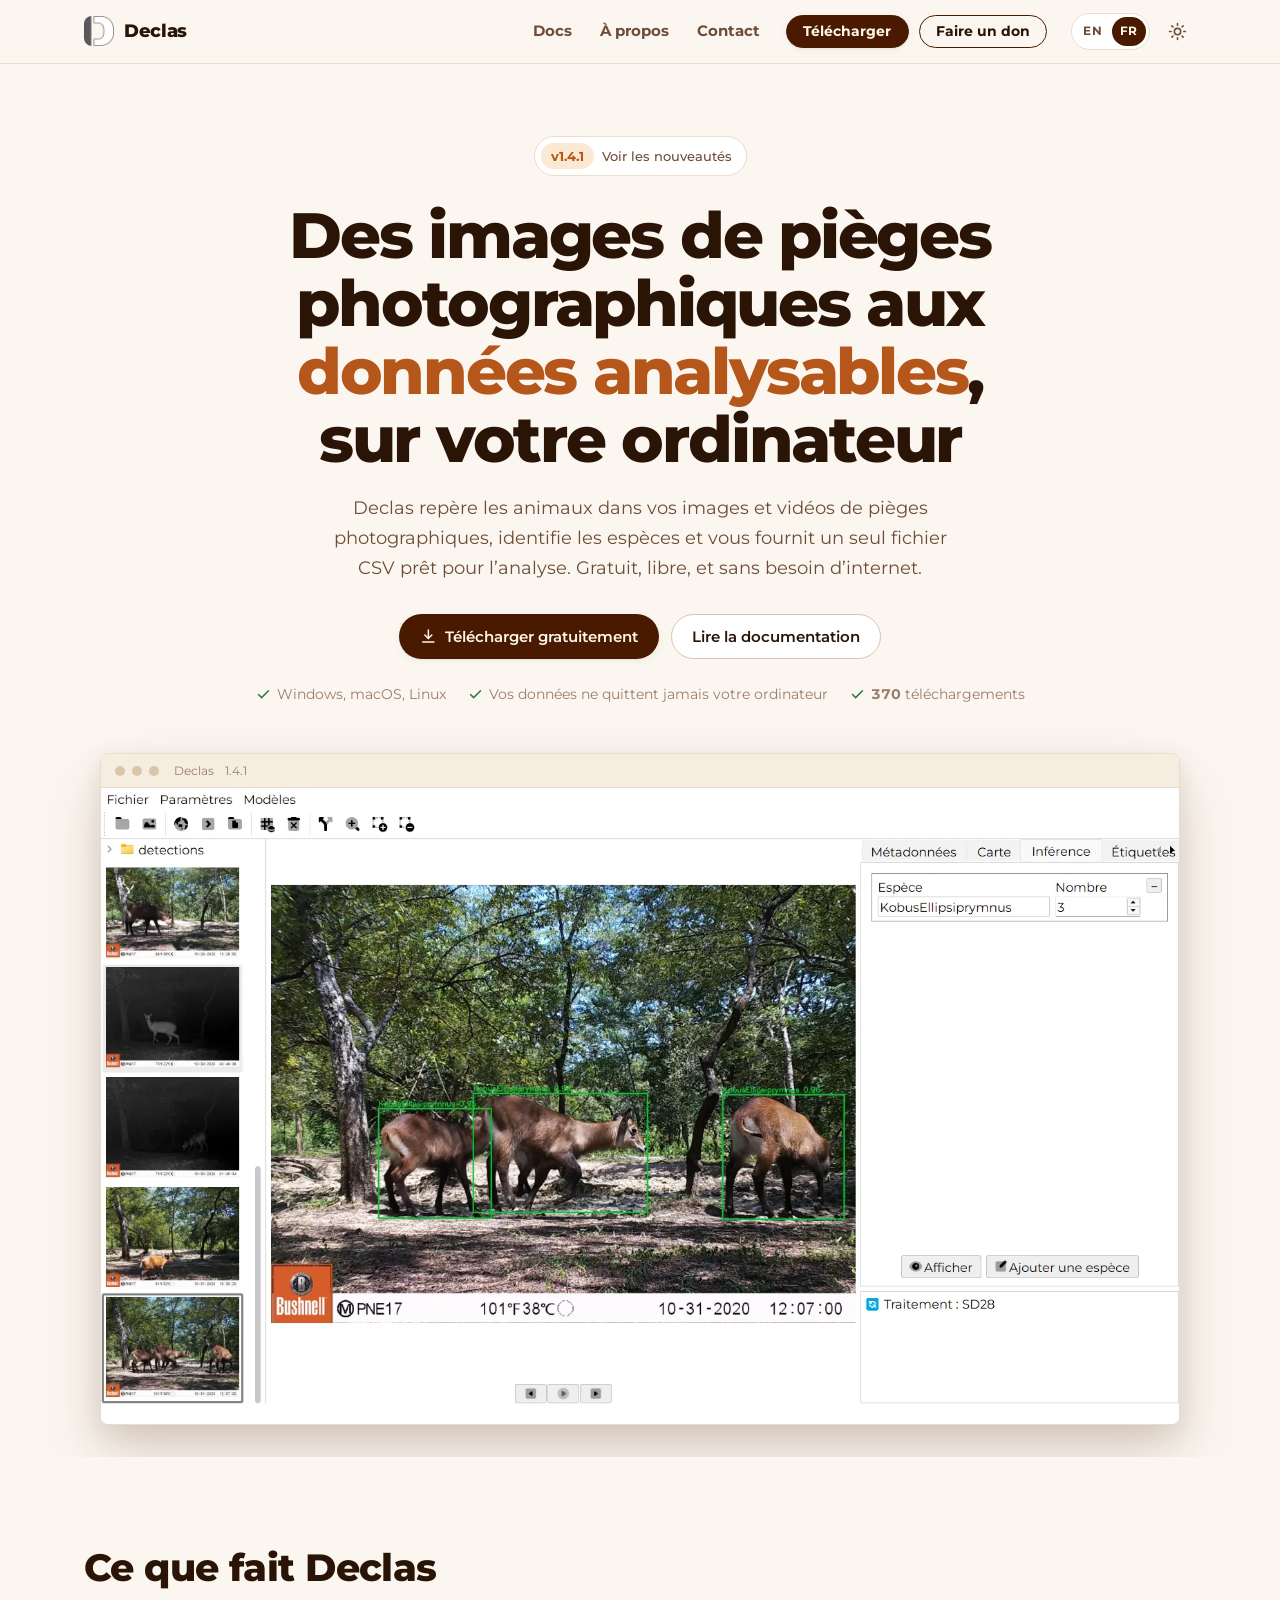
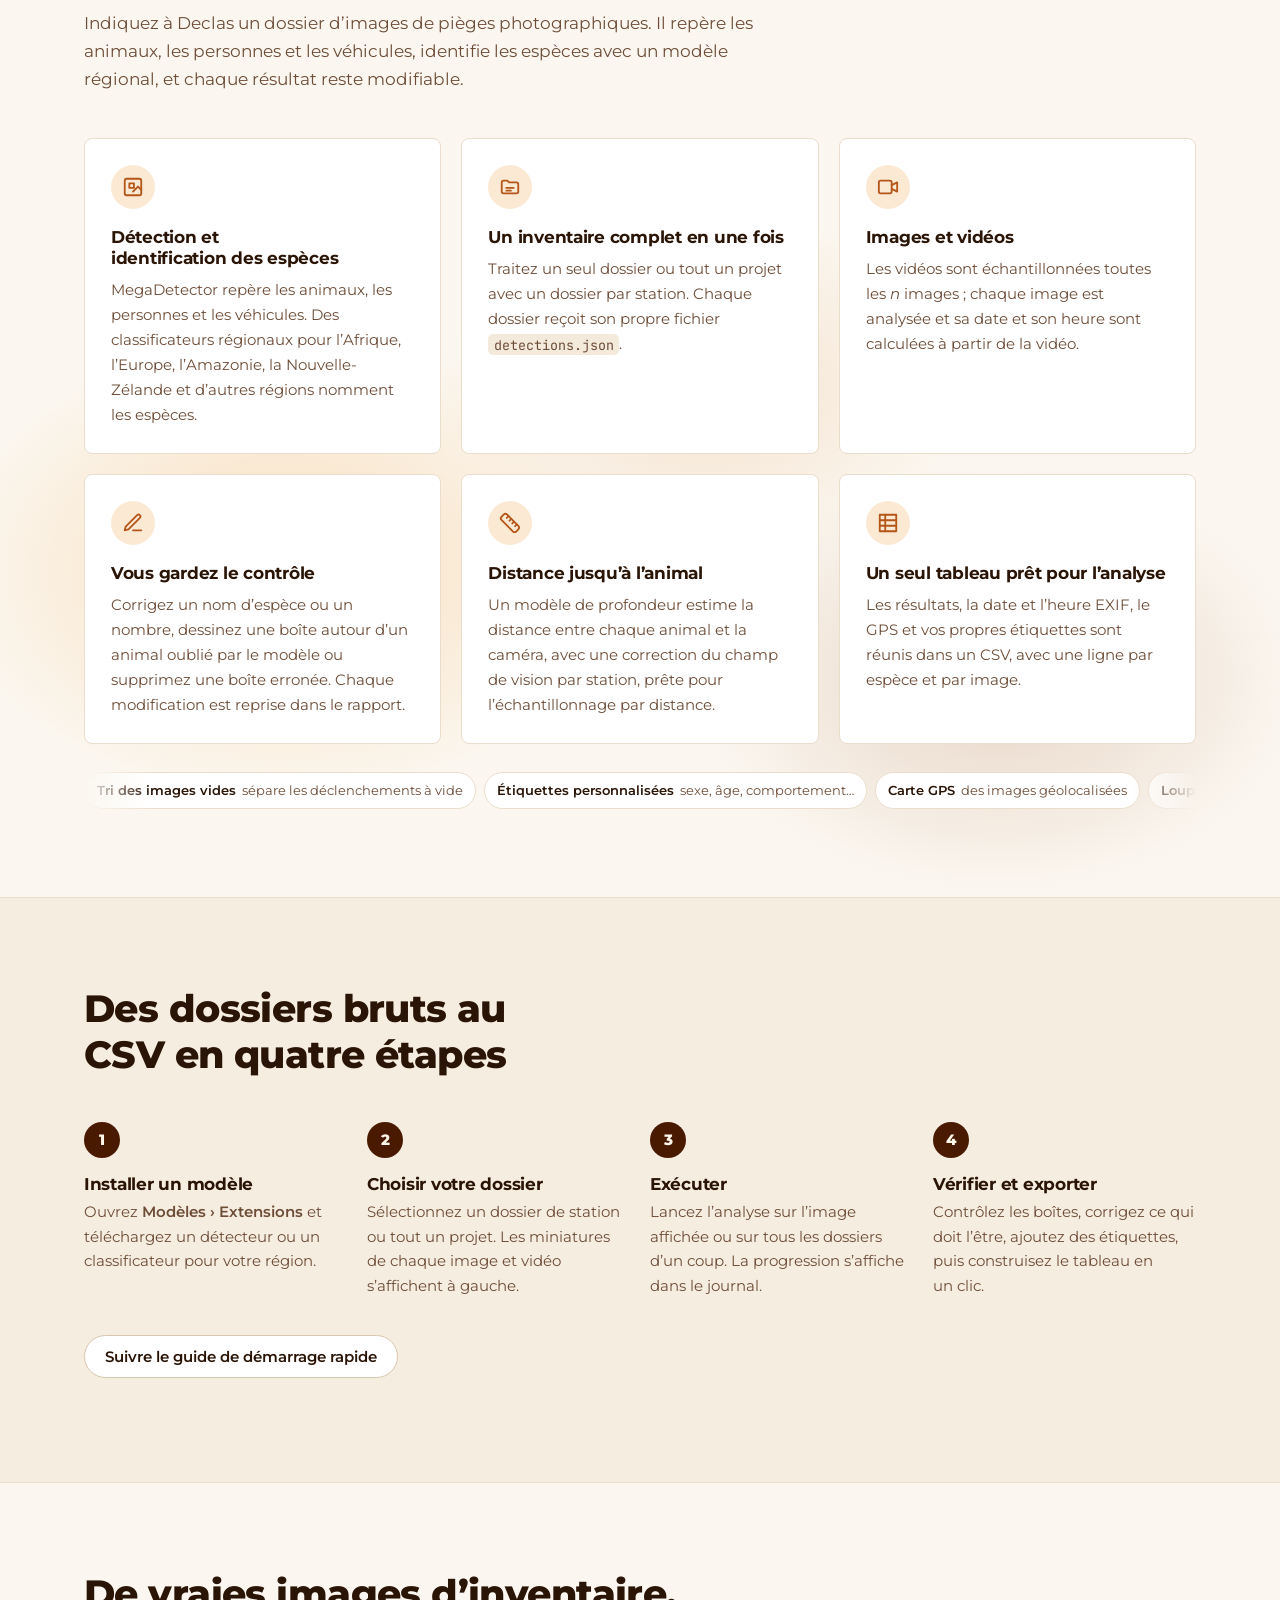
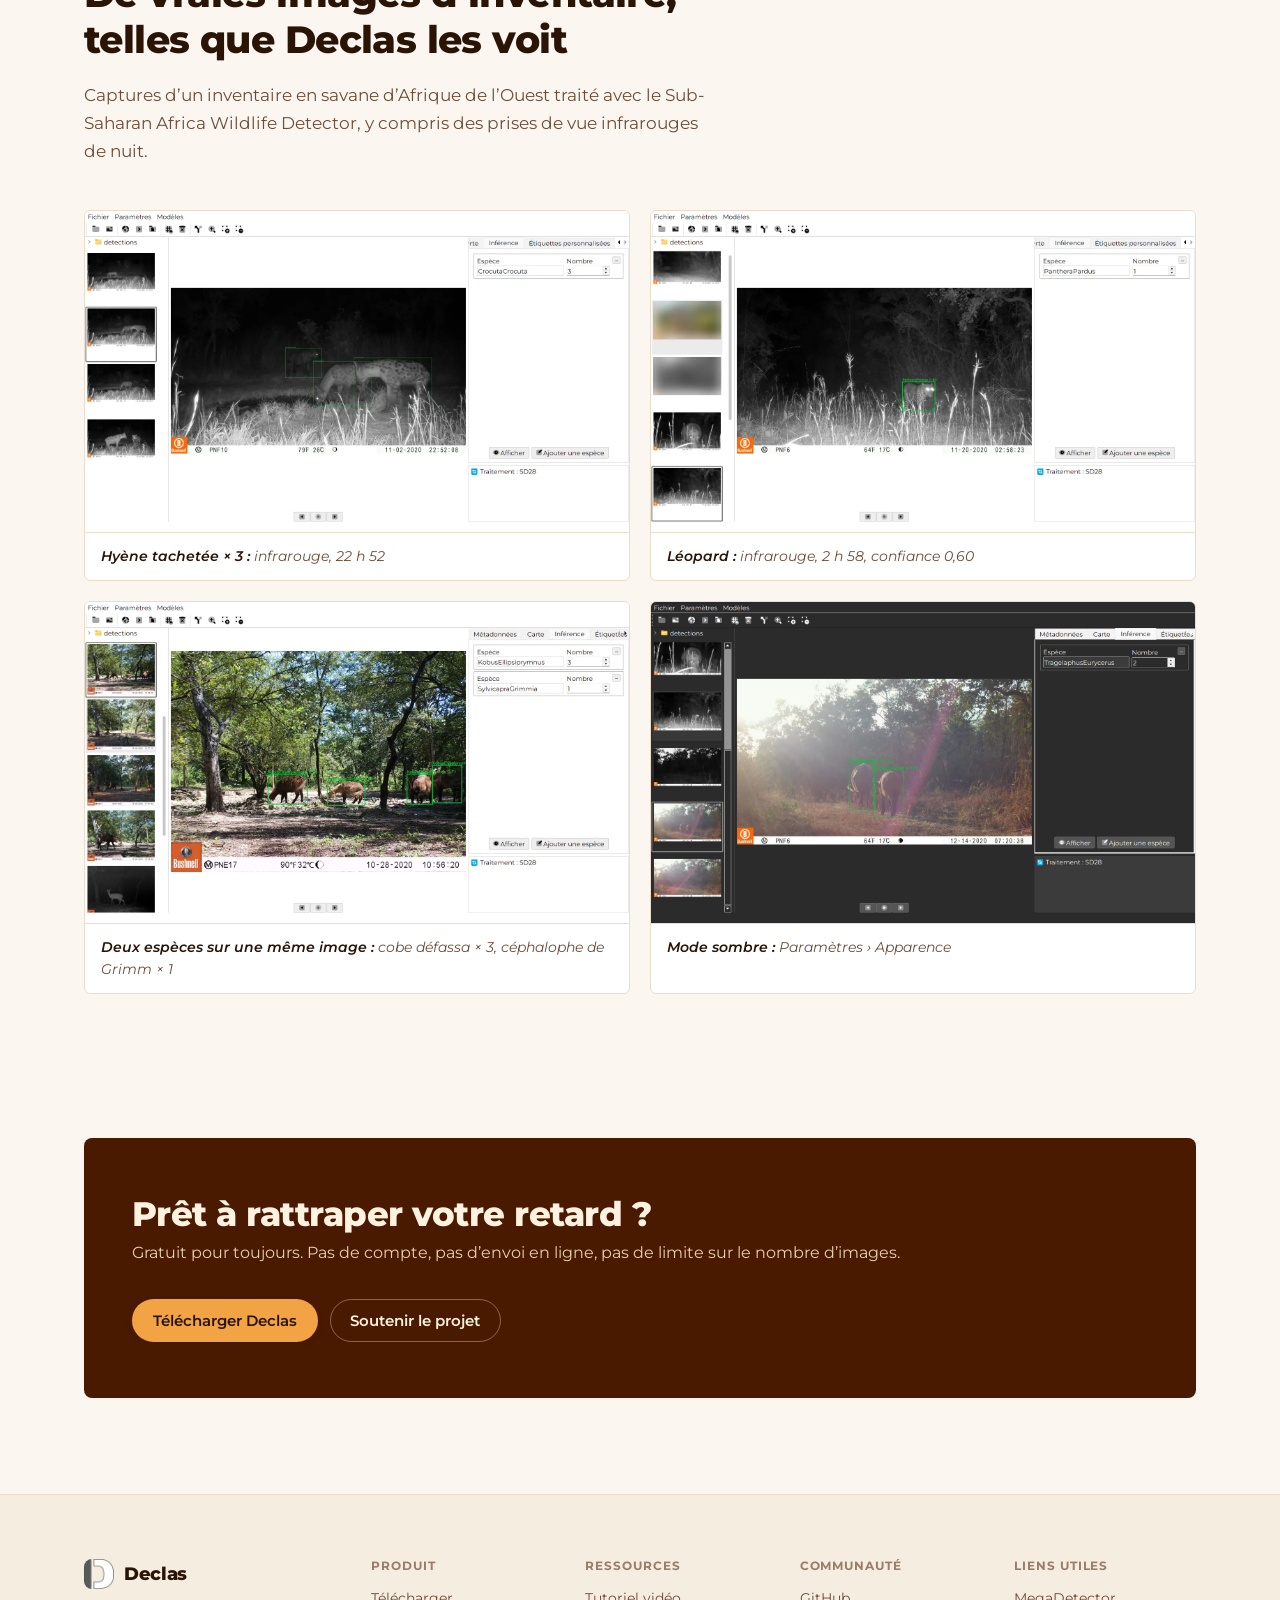
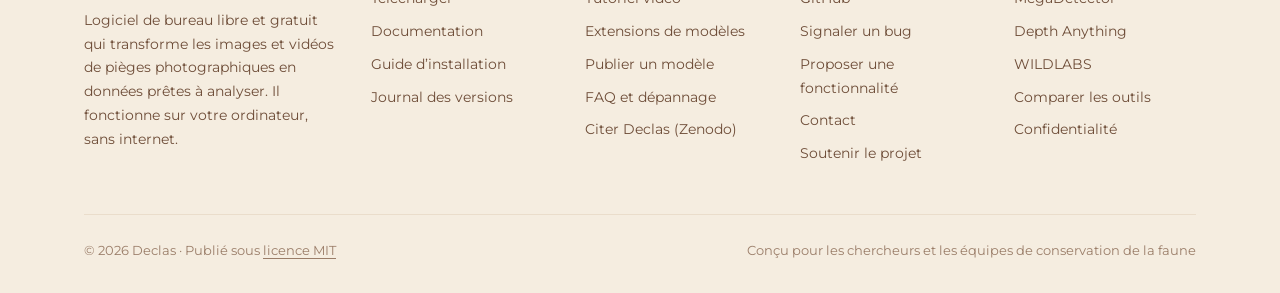
==== commit a5eb51d5: "Add hint for finding the verification email" ====
--- a/docs/fr/index.html
+++ b/docs/fr/index.html
@@ -138,7 +138,6 @@
     <section class="section section-alt">
       <div class="container">
         <div class="section-head">
-          <span class="eyebrow">Comment ça marche</span>
           <h2>Des dossiers bruts au CSV en quatre étapes</h2>
         </div>
         <div class="steps">
@@ -154,7 +153,6 @@
     <section class="section">
       <div class="container">
         <div class="section-head">
-          <span class="eyebrow">Résultats réels</span>
           <h2>De vraies images d’inventaire, telles que Declas les voit</h2>
           <p>Captures d’un inventaire en savane d’Afrique de l’Ouest traité avec le Sub-Saharan Africa Wildlife Detector, y compris des prises de vue infrarouges de nuit.</p>
         </div>
